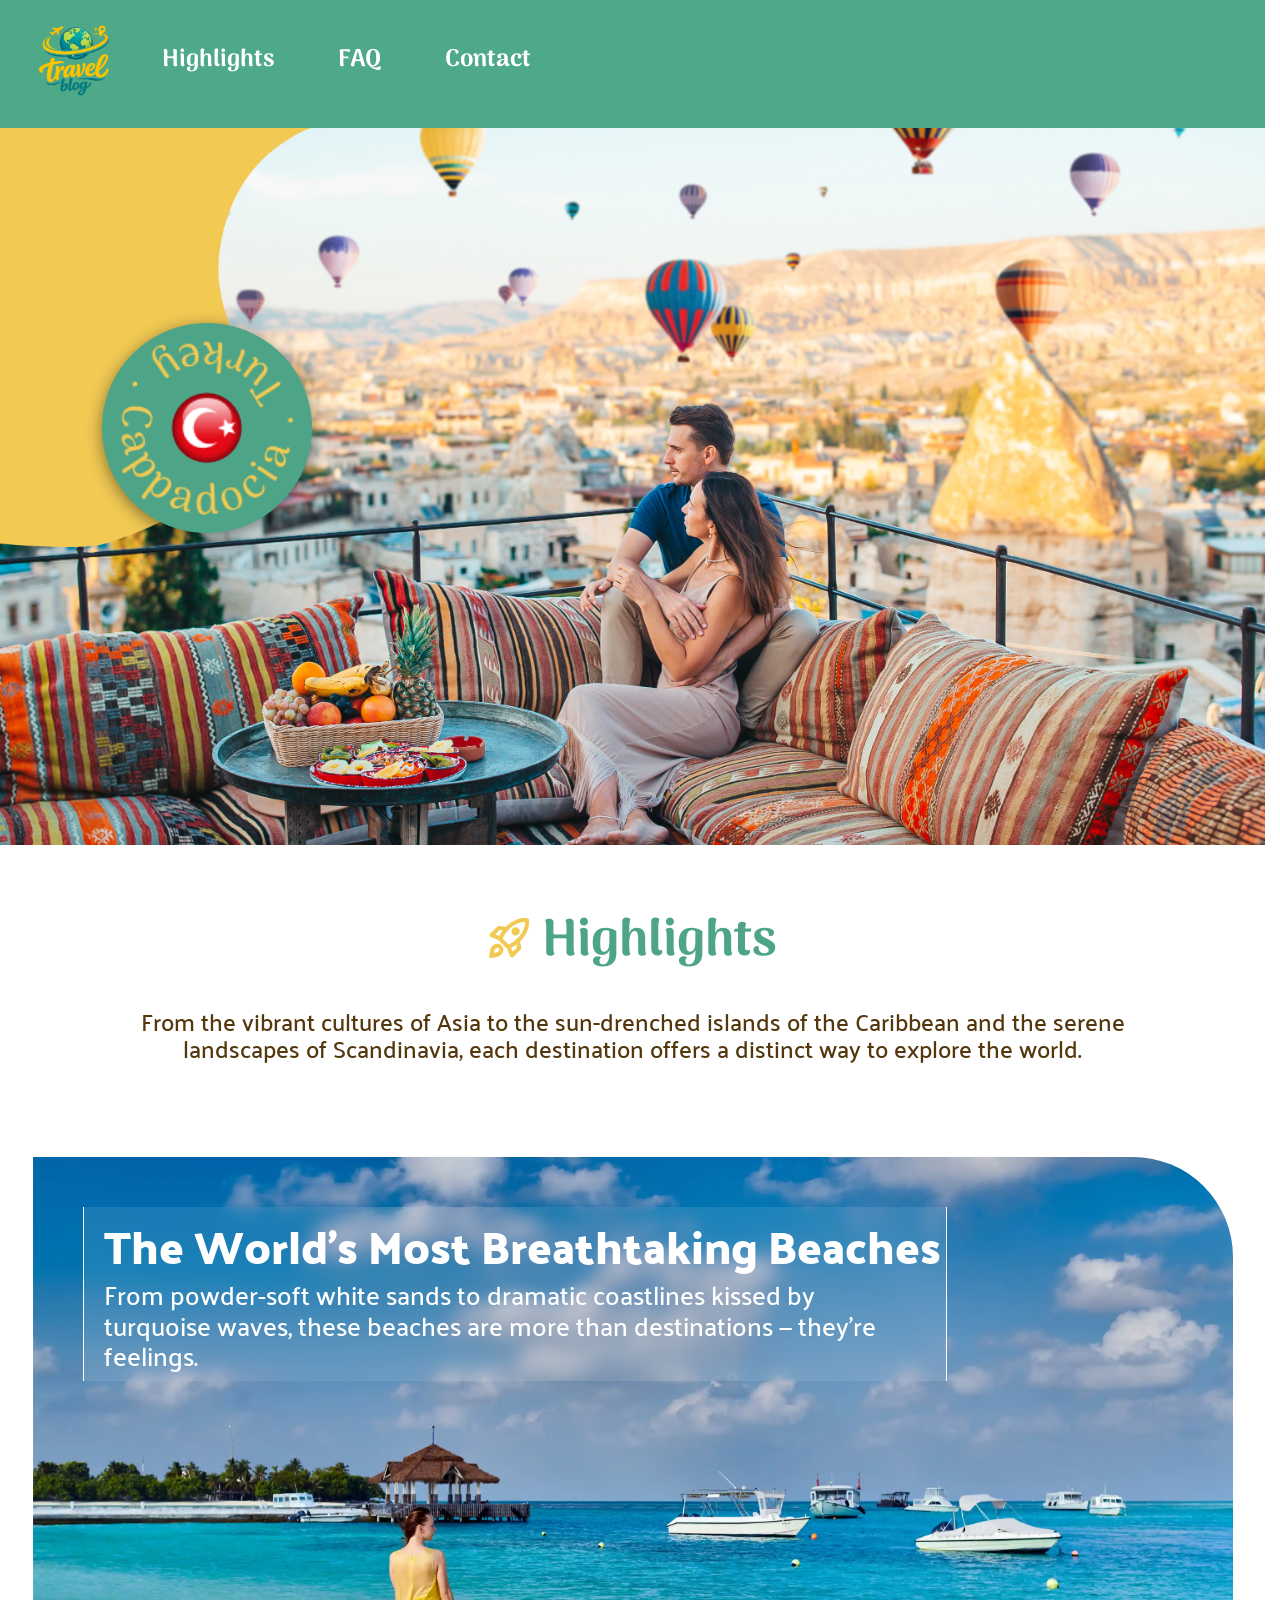
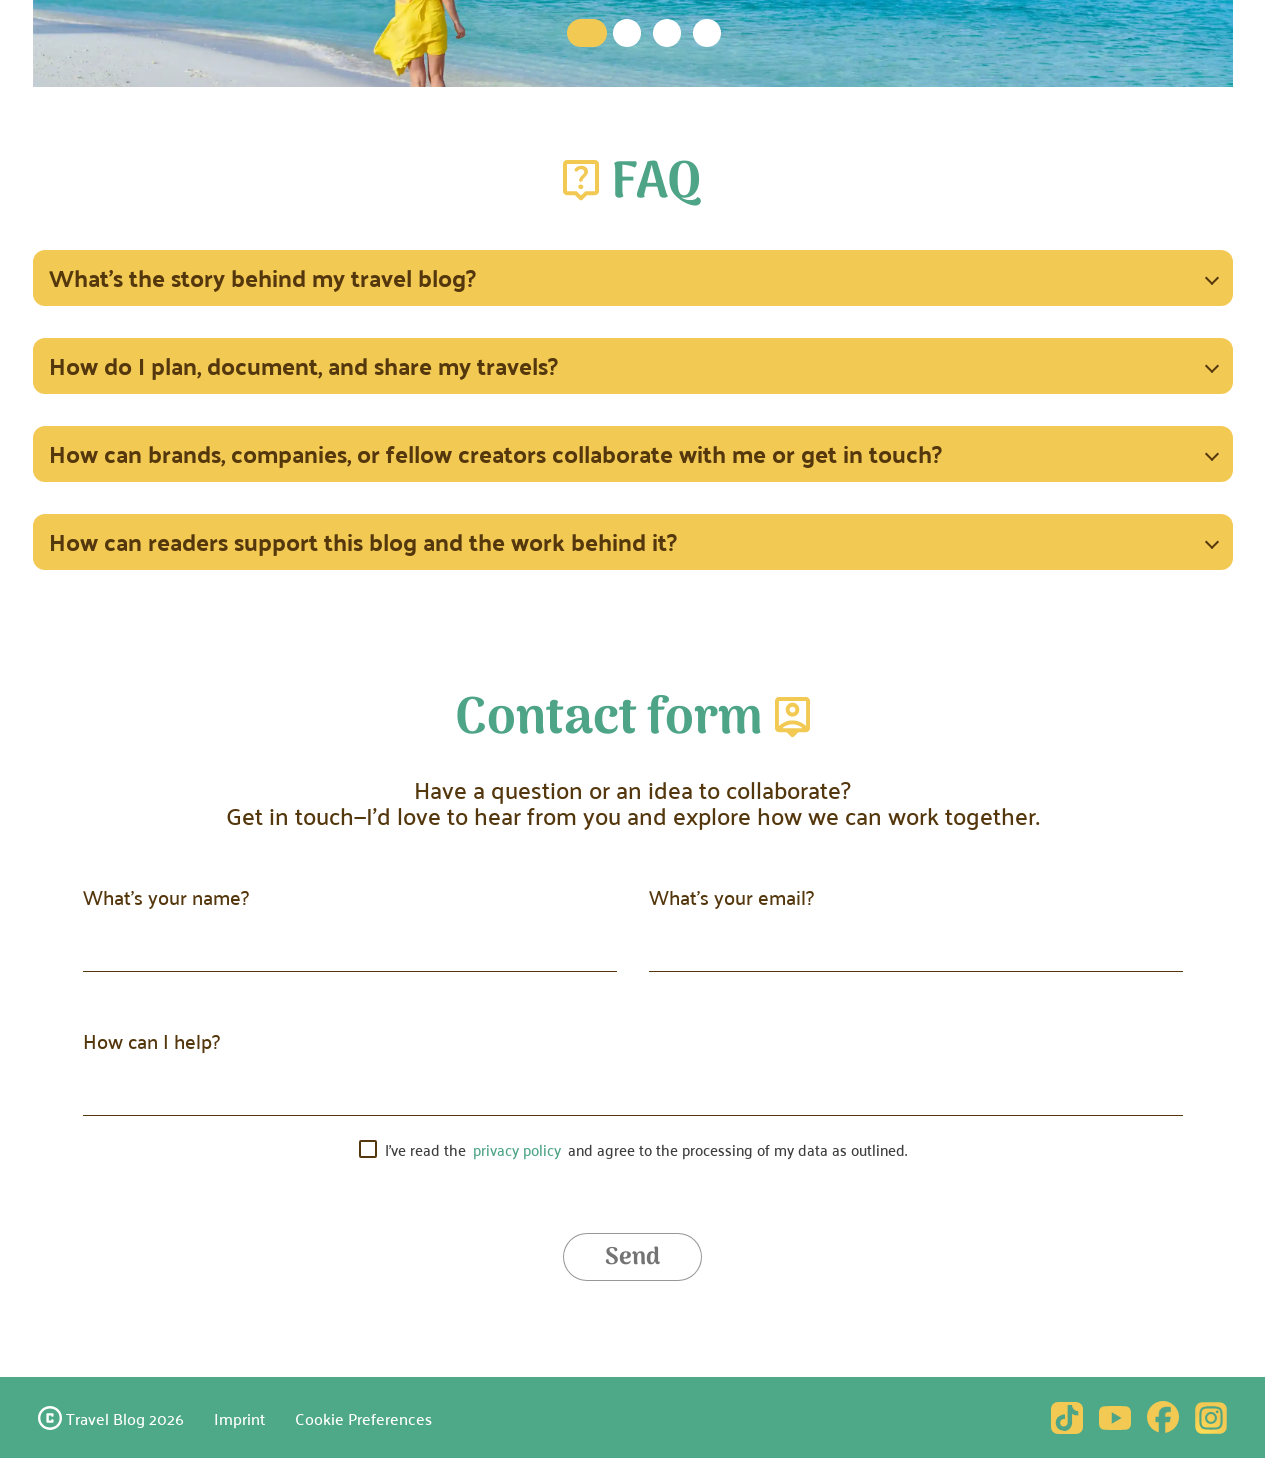
==== index.html @ 8b24d717 "Merge branch 'main' of https://github.com/hbenli67-sudo/Project-blog" ====
<!DOCTYPE html>
<html lang="de">

<head>
  <meta charset="UTF-8">
  <meta name="viewport" content="width=device-width, initial-scale=1.0">
  <title>Travel Blog</title>
  <link rel="icon" type="image/x-icon" href="assets/icons/logo.ico">

  
  <!-- Gemeinsame Grundlagen -->
  <link rel="stylesheet" href="style.css">
  <link rel="stylesheet" href="styles/font.css">
  <link rel="stylesheet" href="imprint.css">
  <link rel="stylesheet" href="header-footer.css">

  <link rel="stylesheet" href="home-hero.css">
  <link rel="stylesheet" href="home-sliders.css">
  <link rel="stylesheet" href="home-faq-contact.css">
  <link rel="stylesheet" href="home-radiosliders.css">
</head>

<body>


  <nav class="navbar">
    <div class="navbar__inner">
      <div class="navbar__logo">
        <a href="index.html">
          <img src="assets/graphics/logo.png" alt="Travel Logo">
        </a>
      </div>
      <nav class="navbar__nav">
        <ul>
          <li class="navbar__nav-item">
            <a href="#highlights">Highlights</a>
            <img src="assets/icons/navbar-underline-highlights.png" alt="" class="navbar__nav-underline">
          </li>
          <li class="navbar__nav-item">
            <a href="#faq">FAQ</a>
            <img src="assets/icons/navbar-underline-faq.png" alt="" class="navbar__nav-underline">
          </li>
          <li class="navbar__nav-item">
            <a href="#contact">Contact</a>
            <img src="assets/icons/navbar-underline-contact.png" alt="" class="navbar__nav-underline">
          </li>
        </ul>
      </nav>
    </div>
  </nav>



  <section class="hero">



    <div class="hero_landing__images">
      <img class="landing-yellow-graphic-1" src="./assets/graphics/landing-yellow-graphic-1.svg" alt="">
      <img src="./assets/graphics/landin-yellow-graphic-2.svg" alt="">
    </div>

    <div class="hero_height">
      <img class="hero__background" src="./assets/images/landing-header-turkey.jpg" alt="">
    </div>

    <picture>
      <source media="(max-width: 1439px)" srcset="./assets/graphics/landig-yellow-graphic-Handy-3.svg">
      <img class="landing-yellow-graphic-3" src="./assets/graphics/landig-yellow-graphic-3.svg" alt="">
    </picture>

    <div class="hero__content">
      <h1 class="einblend-title-hero">Cappadocia</h1>
      <p class="erscheinen-text-hero">From sunrise balloons to <br> hidden cave dwellings,<br> every moment feels
        unreal,<br> in the best way.</p>
    </div>

    <div class="hero__badge">

      <img class="hero__badge-bg" src="./assets/graphics/ellipse-green.svg" alt="">
      <img class="hero__badge-text" src="./assets/graphics/turkey-spinning-text.png" alt="">
      <img class="hero__badge-flag" src="./assets/graphics/turkey-flag.png" alt="">
    </div>

  </section>




  <div class="highlights_heading">
    <img class="highlights_icon" src="assets/icons/highlights-yellow.svg" alt="Rocket Icon">

    <h2 class="highlights_title">Highlights</h2>
  </div>
  <div class="highlights_intro">
    <p>
      From the vibrant cultures of Asia to the sun-drenched islands of the Caribbean and the serene<br>
      landscapes of Scandinavia, each destination offers a distinct way to explore the world.
    </p>
  </div>

  <section class="slider_a" id="highlights">

    <input type="radio" id="beach" name="slider" value="one" checked>
    <label for="beach"></label>

    <input type="radio" id="river" name="slider" value="two">
    <label for="river"></label>

    <input type="radio" id="tempel" name="slider" value="three">
    <label for="tempel"></label>

    <input type="radio" id="mounten" name="slider" value="four">
    <label for="mounten"></label>

    <div class="slider_a_wrapper">
    
      <a class="slider_a_element element_one" href="article01-beaches.html">
        <div class="slider_a_element_element_one">
          <h3>
            The World’s Most Breathtaking Beaches
          </h3>
          <p>
            From powder-soft white sands to dramatic
            coastlines kissed by <br> turquoise waves,
            these beaches are more than destinations — they’re <br> feelings.
          </p>
        </div>
      </a>
      <a class="slider_a_element element_two" href="article02-scandinavia.html">
        <div class="slider_a_element_element_two">
          <h3>
            Copenhagen in 3 Days: Big <br> Experiences, Smart Spending
          </h3>
          <p>
            Discover Copenhagen, where historic charm meets modern design,
            vibrant cycling culture and waterfront living.
          </p>
        </div>
      </a>
      <a class="slider_a_element element_three" href="article03-pattaya.html">
        <div class="slider_a_element_element_three">
          <h3>
            Pattaya Pulse: <br> Food, Sun and Neon Nights
          </h3>
          <p>
            From bustling promenades to nearby islands,
            the city offers an <br> energetic and diverse escape.
            Discover Pattaya City, with vibrant <br> nightlife and rich cultural landmarks.
          </p>
        </div>
      </a>
      <div class="slider_a_element element_four">
        <div class="slider_a_element_element_four">
          <h3>
            Mountain Fuji
          </h3>
          <p>
            The most iconic mountain and an active volcano located about 100 kilometers southwest of Tokyo.
            Written with the characters for <br> “wealth” and “samurai,”
            Fuji’s name evokes a sense of strength, <br> honor, and enduring prestige.
          </p>
        </div>
      </div>

    </div>
  </section>




  <section class="faq" id="faq">
    <div class="faq__container">

      <div class="faq__heading">
        <img class="faq__icon" src="assets/icons/faq-yellow.svg" alt="FAQ Icon">

        <h2 class="faq__title">FAQ</h2>
      </div>

      <div class="faq__list">
        <div class="faq__item">
          <input class="faq__toggle" type="checkbox" id="faq-question-1">

          <label class="faq__question" for="faq-question-1">
            <span>What’s the story behind my travel blog?</span>

            <span class="faq__arrow" aria-hidden="true"></span>
          </label>

          <div class="faq__answer">
            <div class="faq__answer-inner">
              <p>
                Lorem ipsum dolor sit amet, consetetur sadipscing elitr, sed diam nonumy eirmod tempor invidunt ut
                labore et dolore magna aliquyam erat, sed diam voluptua.
                At vero eos et accusam et justo duo dolores et ea rebum. Stet clita kasd gubergren, no sea takimata
                sanctus est Lorem ipsum dolor sit amet.
              </p>
            </div>
          </div>
        </div>



        <div class="faq__item">
          <input class="faq__toggle" type="checkbox" id="faq-question-2">

          <label class="faq__question" for="faq-question-2">
            <span>How do I plan, document, and share my travels?</span>

            <span class="faq__arrow" aria-hidden="true"></span>
          </label>

          <div class="faq__answer">
            <div class="faq__answer-inner">
              <p>
                Lorem ipsum dolor sit amet, consetetur sadipscing elitr, sed diam nonumy eirmod tempor invidunt ut
                labore et dolore magna aliquyam erat, sed diam voluptua.
                At vero eos et accusam et justo duo dolores et ea rebum. Stet clita kasd gubergren, no sea takimata
                sanctus est Lorem ipsum dolor sit amet.
              </p>
            </div>
          </div>
        </div>




        <div class="faq__item">
          <input class="faq__toggle" type="checkbox" id="faq-question-3">

          <label class="faq__question" for="faq-question-3">
            <span>How can brands, companies, or fellow creators collaborate with me or get in touch?</span>

            <span class="faq__arrow" aria-hidden="true"></span>
          </label>

          <div class="faq__answer">
            <div class="faq__answer-inner">
              <p>
                Lorem ipsum dolor sit amet, consetetur sadipscing elitr, sed diam nonumy eirmod tempor invidunt ut
                labore et dolore magna aliquyam erat, sed diam voluptua.
                At vero eos et accusam et justo duo dolores et ea rebum. Stet clita kasd gubergren, no sea takimata
                sanctus est Lorem ipsum dolor sit amet.
              </p>
            </div>
          </div>
        </div>




        <div class="faq__item">
          <input class="faq__toggle" type="checkbox" id="faq-question-4">

          <label class="faq__question" for="faq-question-4">
            <span>How can readers support this blog and the work behind it?</span>

            <span class="faq__arrow" aria-hidden="true"></span>
          </label>

          <div class="faq__answer">
            <div class="faq__answer-inner">
              <p>
                Lorem ipsum dolor sit amet, consetetur sadipscing elitr, sed diam nonumy eirmod tempor invidunt ut
                labore et dolore magna aliquyam erat, sed diam voluptua.
                At vero eos et accusam et justo duo dolores et ea rebum. Stet clita kasd gubergren, no sea takimata
                sanctus est Lorem ipsum dolor sit amet.
              </p>
            </div>
          </div>
        </div>

      </div>

    </div>
  </section>



  <section class="contact" id="contact">
    <div class="contact__container">

      <div class="contact__heading">
        <h2 class="contact__title">Contact form</h2>

        <img class="contact__icon" src="assets/icons/contact-yellow.svg" alt="Contact Form Icon">
      </div>

      <div class="contact__intro">
        <p>
          Have a question or an idea to collaborate?
        </p>
        <p>
          Get in touch—I’d love to hear from you and explore how we can work together.
        </p>
      </div>

      <form class="contact__form">

        <div class="contact__row">

          <div class="contact__field">
            <label class="contact__label" for="contact-name">
              What’s your name?
            </label>

            <input class="contact__input" type="text" id="contact-name" name="name">
          </div>

          <div class="contact__field">
            <label class="contact__label" for="contact-email">
              What’s your email?
            </label>

            <input class="contact__input" type="email" id="contact-email" name="email">
          </div>

        </div>

        <div class="contact__field contact__field--message">
          <label class="contact__label" for="contact-message">
            How can I help?
          </label>

          <textarea class="contact__textarea" id="contact-message" name="message"></textarea>
        </div>

        <div class="contact__privacy">

          <input class="contact__checkbox" type="checkbox" id="contact-privacy" aria-label="Agree to privacy policy">

          <span class="contact__privacy-label">
            I've read the
            <a class="contact__privacy-link" href="#">privacy policy</a>
            and agree to the processing of my data as outlined.
          </span>

        </div>

        <button class="contact__button" type="button">
          Send
        </button>

      </form>
    </div>

  </section>




  <footer class="footer">
    <div class="footer_inner">

      <div class="footer_log">
        <img src="assets/icons/footer-copyright.svg" alt="Copyright" class="footer-logo">
        <span class="footer-title">Travel Blog 2026</span>
        <a class="footer-imprint" href="./imprint.html">Imprint</a>
        <span class="footer-title">Cookie Preferences</span>
      </div>

      <div class="footer_icons">

        <a href="https://www.tiktok.com" target="_blank" rel="noopener noreferrer">
          <img src="assets/icons/footer-tiktok.svg" alt="TikTok">
        </a>
        <a href="https://www.youtube.com" target="_blank" rel="noopener noreferrer">
          <img src="assets/icons/footer-youtube.svg" alt="YouTube">
        </a>
        <a href="https://www.facebook.com" target="_blank" rel="noopener noreferrer">
          <img src="assets/icons/footer-facebook.svg" alt="Facebook">
        </a>
        <a href="https://www.instagram.com" target="_blank" rel="noopener noreferrer">
          <img src="assets/icons/footer-instagram.svg" alt="Instagram">
        </a>

      </div>

    </div>

  </footer>




</body>

</html>
---- style.css ----
*{
margin: 0;
box-sizing: border-box;
}

:root {
  --color-green: #4ea487;
  --color-yellow: #f1c953;

  --color-text-brown: #54370d;
  --color-text-dark: #3d3d3d;

  --color-navbar: #F8F5EB;
  --color-white: #ffffff;
  --color-send-button-text: #737373;
  --color-send-button-border: rgb(48 48 48 / 50%);
;
}

html {
  scrollbar-gutter: stable;
}


* {
  margin: 0;
  padding: 0;
  box-sizing: border-box;
}

body {
   font-family: "Palanquin", sans-serif;
}

body {
  margin: 0;
}


body {
  margin: 0;
  padding: 0;
}



.hero {
  position: relative;
  width: 100%;
  height: 585px;
  overflow: hidden;
}
.hero_height{
height: 545px;

}
.hero__background {
  position: absolute;
  top: 0;
  right: 0;
  left: 600px;
  width: 70%;
  height: 545px;
 object-fit: cover;

  z-index: 1;
  opacity: 1;
  transform-origin: center bottom;
  animation: zoomImage 6s ease-in-out 1.1s forwards;

}

@keyframes zoomImage {
  0% {
    transform: scale(1.15);
  }

  10% {
    transform: scale(1.25);
  }
 15% {
    transform: scale(1.25);
  }
  
  20% {
    transform: scale(1.25);
  }

  100% {
    transform: scale(1.3);
  }
}


.landing-yellow-graphic-1
{
  width: 2200px;
  flex-shrink: 0;
}

.hero_landing__images {
  display: flex;
  height: 546px;
  position: relative;
  z-index: 4;
  opacity: 1;
  animation:
    yellow ease-in-out 2.5s forwards,
    hideYellowImages 0s linear 2.5s forwards;
}

@keyframes yellow {
  from {
    transform: translateX(20px);
  }

  to {
    transform: translateX(-2150px);
  }
}

@keyframes hideYellowImages {
  to {
    visibility: hidden;
  }
}

.landing-yellow-graphic-3 {
  position: absolute;
  inset: 0;
  width: 2600px;
  height: 575px;
  object-fit: contain;
  z-index: 2;
  opacity: 0;
  animation: showGraphic3 0.4s ease-in 2.1s forwards;
}

@keyframes showGraphic3 {
  from {
    opacity: 0;
    transform: translateX(-1000px);
  }

  to {
    opacity: 1;
    transform: translateX(-1300px);
  }
}



.hero__content {
  position: absolute;
  top: 50%;
  left: 50%;
  z-index: 5;
  transform: translate(-50%, -60%);
  text-align: left;
  color: white;
  animation: heroContentShift 0.6s ease-in-out 0.8s forwards;
}

@keyframes heroContentShift {
  from {
    top: 50%;
    left: 50%;
  }

  to {
    top: 48%;
    left: 25%;
  }
}

.einblend-title-hero {
  animation: 0.5s slideIn ease-out forwards;

  font-family: 'Arima';
  font-style: normal;
  font-weight: 700;
  font-size: 60px;
  line-height: 120%;
  letter-spacing: normal;
  color: #54370d;
  margin-bottom: 32px;
}

@keyframes slideIn {
  0% {
    opacity: 0;
    transform: translateY(100px);
  }

  100% {
    opacity: 1;
    transform: translateY(0);
  }
}

.erscheinen-text-hero {
  animation: fadeInEffect 1s ease-in-out forwards;

  font-family: 'Palanquin';
  font-style: normal;
  font-weight: 600;
  font-size: 28px;
  line-height: 110%;
  letter-spacing: normal;
  color: #54370d;
}

@keyframes fadeInEffect {
  0% {
    opacity: 0;
  }

  100% {
    opacity: 1;
  }
}


.hero__badge {
  position: absolute;
  left: 40%;
  top: 60%;
  width: 130px;
  height: 120px;
  z-index: 4;
  opacity: 0;
  transform: translate(-50%, -50%) scale(0.6);
  animation: heroBadgeIn 1.8s ease-out 2.4s forwards;
}

@keyframes heroBadgeIn {
  from {
    opacity: 0;
    transform: translate(-50%, -50%) scale(0.6);
  }

  to {
    opacity: 1;
    transform: translate(-50%, -50%) scale(1);
  }
}

.hero__badge-bg {
  position: absolute;
  top: 90%;
  left: 50%;

  width: 160px;
  height: 160px;
  filter: drop-shadow(0 4px 8px rgba(0, 0, 0, 0.45));
  transform: translate(-50%, -50%);
}

.hero__badge-text {
  position: absolute;
  top: 90%;
  left: 50%;
  width: 132px;
  height: 132px;
  transform: translate(-50%, -50%);
  animation: heroBadgeSpin 8s linear infinite;
}

@keyframes heroBadgeSpin {
  from {
    transform: translate(-50%, -50%) rotate(0deg);
  }

  to {
    transform: translate(-50%, -50%) rotate(360deg);
  }
}

.hero__badge-flag {
  position: absolute;
  width: 34%;
  height: 34%;
  top: 90%;
  left: 50%;
  transform: translate(-50%, -50%);
  border-radius: 50%;
}
.hero picture {
  display: contents;
}



@media (max-width: 376px) {
  .hero {
    height: 512px;
    background-color: var(--color-yellow);
  }

  .hero_landing__images {
    display: none;
  }

  .landing-yellow-graphic-3 {
    inset: 0 auto auto 0;
    width: 222px;
    height: 299px;
    opacity: 1;
    transform: none;
    animation: none;
  }

  .hero_height {
    height: 100%;
  }

  .hero__background {
    inset: 0;
    width: 100%;
    height: 100%;
    object-position: -123px center;
    transform: translateY(80px) scale(1.35);
    animation: none;
  }

  .hero__content {
    width: 1px;
    height: 1px;
    overflow: hidden;
    clip-path: inset(50%);
    animation: none;
  }

  .hero__badge {
    left: 148px;
    top: 214px;
    width: 150px;
    height: 150px;
    animation-delay: 0.3s;
  }

  .hero__badge-bg {
    top: 50%;
    width: 150px;
    height: 150px;
  }

  .hero__badge-text {
    top: 50%;
    width: 124px;
    height: 124px;
  }

  .hero__badge-flag {
    top: 50%;
  }
}


@media (min-width: 377px) and (max-width: 1439px) {
  .hero {
    height: clamp(512px, 136.5vw, 717px);
    background-color: var(--color-yellow);
  }

  .hero_landing__images {
    display: none;
  }

  .hero_height {
    height: 100%;
  }

  .landing-yellow-graphic-3 {
    inset: 0 auto auto 0;
    width: clamp(222px, 59.2vw, 311px);
    height: clamp(299px, 79.7vw, 419px);
    opacity: 1;
    transform: none;
    animation: none;
  }

  .hero__background {
    inset: 0;
    width: 100%;
    height: 100%;
    object-position: 31% center;
    transform: translateY(15.6%) scale(1.35);
    animation: none;
  }

  .hero__content {
    width: 1px;
    height: 1px;
    overflow: hidden;
    clip-path: inset(50%);
    animation: none;
  }

  .hero__badge {
    left: clamp(148px, 39.5vw, 207px);
    top: clamp(214px, 57.1vw, 300px);
    width: clamp(150px, 40vw, 210px);
    height: clamp(150px, 40vw, 210px);
    animation-delay: 0.3s;
  }

  .hero__badge-bg {
    top: 50%;
    width: clamp(150px, 40vw, 210px);
    height: clamp(150px, 40vw, 210px);
  }

  .hero__badge-text {
    top: 50%;
    width: clamp(124px, 33.1vw, 174px);
    height: clamp(124px, 33.1vw, 174px);
  }

  .hero__badge-flag {
    top: 50%;
  }
}
---- styles/font.css ----
@font-face {
  font-display: swap;
  font-family: 'Palanquin Dark';
  font-style: normal;
  font-weight: 400;
  src: url('../assets/fonts/palanquin-dark-v17-latin-regular.woff2') format('woff2');
}

/* palanquin-500 - latin */
@font-face {
  font-display: swap; /* Check https://developer.mozilla.org/en-US/docs/Web/CSS/@font-face/font-display for other options. */
  font-family: 'Palanquin';
  font-style: normal;
  font-weight: 500;
  src: url('../assets/fonts/palanquin-v17-latin-500.woff2') format('woff2'); /* Chrome 36+, Opera 23+, Firefox 39+, Safari 12+, iOS 10+ */
}

/* palanquin-dark-600 - latin */
@font-face {
  font-display: swap;
  font-family: 'Palanquin Dark';
  font-style: normal;
  font-weight: 600;
  src: url('../assets/fonts/palanquin-dark-v17-latin-600.woff2') format('woff2');
}

/* palanquin-700 - latin */
@font-face {
  font-display: swap;
  font-family: 'Palanquin';
  font-style: normal;
  font-weight: 700;
  src: url('../assets/fonts/palanquin-v17-latin-700.woff2') format('woff2');
}


@font-face {
  font-display: swap;
  font-family: 'Arima';
  font-style: normal;
  font-weight: 400;
  src: url('../assets/fonts/arima-v7-latin-regular.woff2') format('woff2');
}
@font-face {
  font-display: swap;
  font-family: 'Arima';
  font-style: normal;
  font-weight: 500;
  src: url('../assets/fonts/arima-v7-latin-500.woff2') format('woff2');
}
@font-face {
  font-display: swap;
  font-family: 'Arima';
  font-style: normal;
  font-weight: 600;
  src: url('../assets/fonts/arima-v7-latin-600.woff2') format('woff2');
}
@font-face {
  font-display: swap;
  font-family: 'Arima';
  font-style: normal;
  font-weight: 700;
  src: url('../assets/fonts/arima-v7-latin-700.woff2') format('woff2');
}
---- imprint.css ----
.impresum_container {
  font-family: "Arima";
  max-width: 800px;
  margin: 3.3% auto;
}

h1 {
  font-family: "Arima";
}

.footer-imprint {
  color: #ffffff;
  text-decoration: none;
  font-family: 'palanquin regular', sans-serif;
  margin-left: 40px;
}
---- header-footer.css ----
header {
 width: 1440px;
  max-width: 100%;
  height: 100%;
  margin: 0 auto;
  display: flex;
  align-items: flex-start;
  justify-content: space-between;
  gap: 64px;
  padding: 88px 40px;
}

.article-header__content {
  flex: 1;
  min-width: 0;
  display: flex;
  flex-direction: column;
  gap: 16px;
}

.article-header__eyebrow {
  color: #4ea487;
  font-family: 'Arima', sans-serif;
  font-weight: 600;
  font-size: 40px;
  line-height: 120%;
}

.article-header__title {
  color: #f1c953;
  font-family: 'Arima', sans-serif;
  font-weight: 700;
  font-size: 64px;
  line-height: 120%;
  white-space: nowrap;
}

.article-header__description {
  color: #54370d;
  font-family: 'Palanquin', sans-serif;
  font-weight: 400;
  font-size: 28px;
  line-height: 140%;
  white-space: nowrap;
}

.article-header__meta {
  padding: 0;
  display: flex;
  flex-wrap: nowrap;
  align-items: center;
  justify-content: flex-start;
  gap: 32px;
  margin-top: 8px;
  list-style: none;
  text-align: left;
}

.article-header__meta-item {
  display: flex;
  align-items: center;
  gap: 8px;
  color: #54370d;
  font-family: 'Palanquin', sans-serif;
  font-size: 16px;
}

.article-header__meta-item img {
  width: 16px;
  height: 18px;
}

.article-header__author {
  flex-shrink: 0;
  width: 280px;
  padding: 24px;
  background-color: #e4f2ec;
  border-radius: 24px;
  text-align: center;
  margin-right: 100px;
}

.article-header__author-photo {
  width: 96px;
  height: 96px;
  border-radius: 50%;
  object-fit: cover;
}

.article-header__author-name {
  margin-top: 12px;
  color: #54370d;
  font-family: 'Arima', sans-serif;
  font-weight: 700;
  font-size: 18px;
}

.article-header__author-role {
  color: #54370d;
  font-family: 'Arima', sans-serif;
  font-weight: 400;
  font-size: 18px;
}

.article-header__author-bio {
  margin-top: 12px;
  color: #54370d;
  font-family: 'Palanquin', sans-serif;
  font-weight: 400;
  font-size: 16px;
  line-height: 150%;
  text-align: left;
}

.navbar {
  background-color: #4ea988;
  height: 128px;
}

.navbar__inner {
  width: 1440px;
  max-width: 100%;
  height: 100%;
  margin: 0 auto;
  display: flex;
  align-items: center;
  gap: 100px;
  padding: 0 40px;
}

.navbar__logo img {
  width: 72px;
  height: 72px;
}

.navbar__nav ul {
  margin: 0;
  padding: 0;
  list-style: none;
  display: flex;
  gap: 72px;
}

.navbar__nav a {
  display: inline-block;
  color: #ffffff;
  text-decoration: none;
  font-family: 'Arima', sans-serif;
  font-weight: 700;
  font-style: normal;
  font-size: 24px;
  padding-bottom: 10px;
}

.navbar__nav a:hover,
.navbar__nav a:visited {
  text-decoration: none;
  outline: none;

}

.navbar__nav a:active,
.navbar__nav a:visited {
  color: #F1C953;
}

.navbar__nav-item {
  position: relative;
  transition: transform 0.2s ease;
}

.navbar__nav-item:nth-child(1):hover {
  transform: translate(2px, 0);
}

.navbar__nav-item:nth-child(2):hover {
  transform: translate(2px, 2px);
}

.navbar__nav-item:nth-child(3):hover {
  transform: translate(2px, -2px);
}

.navbar__nav-underline {
  position: absolute;
  left: -5%;
  bottom: 15px;
  width: 115%;
  opacity: 0;
  pointer-events: none;
  transition: opacity 0.7s ease;
}

.navbar__nav-item a:hover ~ .navbar__nav-underline,
.navbar__nav-item a:visited ~ .navbar__nav-underline {
  opacity: 1;
}

.footer {
  width: 100%;
  height: 128px;
  background-color: #4ea988;
  color: #ffffff;
  font-family: "Palanquin", sans-serif;
}

.footer_inner {
  width: 100%;
  max-width: 1440px;
  height: 100%;
  margin: 0 auto;
  padding: 0 40px;
  box-sizing: border-box;

  display: flex;
  align-items: center;
  justify-content: space-between;
}

.footer_log {
  display: flex;
  align-items: center;
  gap: 4px;
}

.footer-title + .footer-title,
.footer-title + .footer-imprint,
.footer-imprint + .footer-title {
  margin-left: 71px;
}

.footer-imprint {
  color: #ffffff;
  text-decoration: none;
  
  font-family: inherit;
}

.footer-logo {
  width: 24px;
  height: 24px;
}

.footer_icons {
  display: flex;
  align-items: center;
  gap: 16px;
}

.footer_icons img {
  display: block;
  width: 32px;
  height: 32px;
}

.footer a {
  text-decoration: none;
  color: #ffffff;
}

.footer a:hover {
  text-decoration: underline;
  text-underline-offset: 4px;
  color: #F1C953;
}


@media (max-width: 376px) {
  .navbar__nav {
    display: none;
  }

  .navbar__inner {
    justify-content: center;
    gap: 0;
  }
}


@media (max-width: 376px) {
  .footer {
    height: auto;
    padding: 24px 0;
  }

  .footer_inner {
    flex-direction: row;
    align-items: flex-end;
    justify-content: space-between;
    gap: 16px;
    padding: 0 16px;
  }

  .footer_log {
    display: grid;
    grid-template-columns: auto auto;
    justify-content: start;
    align-items: center;
    gap: 4px 8px;
  }

  .footer-imprint {
    grid-row: 1;
    grid-column: 1 / -1;
  }

  .footer_log > :nth-child(4) {
    grid-row: 2;
    grid-column: 1 / -1;
  }

  .footer-logo {
    grid-row: 3;
    grid-column: 1;
  }

  .footer_log > :nth-child(2) {
    grid-row: 3;
    grid-column: 2;
  }

  .footer-title,
  .footer-imprint {
    font-size: 16px;
  }

  .footer-title + .footer-title,
  .footer-title + .footer-imprint,
  .footer-imprint + .footer-title {
    margin-left: 0;
  }

  .footer_icons img {
    width: 24px;
    height: 24px;
  }
}


@media (max-width: 376px) {
  .article-header {
    flex-direction: column;
    gap: 32px;
    padding: 40px 16px 0;
  }

  .article-header__eyebrow {
    font-family: 'Palanquin', sans-serif;
    font-weight: 600;
    font-size: 20px;
    line-height: 120%;
    letter-spacing: normal;
  }

  .article-header__title {
    font-family: 'Arima', sans-serif;
    font-weight: 700;
    font-size: 40px;
    line-height: 100%;
    letter-spacing: normal;
    white-space: normal;
  }

  .article-header__description {
    font-family: 'Palanquin', sans-serif;
    font-weight: 400;
    font-size: 18px;
    line-height: 120%;
    letter-spacing: normal;
    white-space: normal;
  }

  .article-header br {
    display: none;
  }

  .article-header__meta {
    flex-wrap: wrap;
    gap: 12px 20px;
  }

  .article-header__meta-item {
    font-size: 16px;
  }

  .article-header__meta-item img {
    opacity: 1;
  }

  .article-header__meta-item:nth-child(1) img,
  .article-header__meta-item:nth-child(4) img {
    width: 16px;
    height: 18px;
  }

  .article-header__meta-item:nth-child(2) img {
    width: 20px;
    height: 7px;
  }

  .article-header__meta-item:nth-child(3) img {
    width: 20px;
    height: 14px;
  }

  .article-header__author {
    width: 100%;
    margin-right: 0;
  }

  .article-header__author-bio {
    font-family: 'Palanquin', sans-serif;
    font-weight: 400;
    font-size: 16px;
    line-height: 120%;
    letter-spacing: normal;
    text-align: center;
  }
}


@media (min-width: 377px) and (max-width: 1439px) {
  .article-header {
    flex-wrap: wrap;
    gap: 32px;
    padding: 48px 24px;
  }

  .article-header__content {
    flex: 1 1 340px;
  }

  .article-header__title {
    white-space: normal;
    font-size: clamp(32px, 5vw, 64px);
  }

  .article-header__description {
    white-space: normal;
    font-size: clamp(18px, 2.2vw, 28px);
  }

  .article-header__eyebrow {
    font-size: clamp(22px, 3vw, 40px);
  }

  .article-header__meta {
    flex-wrap: wrap;
    gap: 12px 24px;
  }

  .article-header__author {
    flex: 1 1 280px;
    max-width: 100%;
    margin-right: 0;
  }
}


@media (min-width: 377px) and (max-width: 1439px) {
  .navbar__inner {
    gap: clamp(16px, 4vw, 100px);
    padding: 0 clamp(16px, 3vw, 40px);
  }

  .navbar__logo img {
    width: clamp(48px, 6vw, 72px);
    height: auto;
  }

  .navbar__nav ul {
    gap: clamp(16px, 5vw, 72px);
  }

  .navbar__nav a {
    font-size: clamp(16px, 2vw, 24px);
  }


  .footer {
    height: auto;
    padding: 24px 0;
  }

  .footer_inner {
    flex-wrap: wrap;
    gap: 16px;
    padding: 0 clamp(16px, 3vw, 40px);
  }

  .footer_log {
    flex-wrap: wrap;
  }

  .footer-title + .footer-title,
  .footer-title + .footer-imprint,
  .footer-imprint + .footer-title {
    margin-left: clamp(8px, 2vw, 71px);
  }

  .footer-title,
  .footer-imprint {
    font-size: clamp(12px, 1.5vw, 16px);
  }

  .footer_icons {
    gap: clamp(8px, 1.5vw, 16px);
  }

  .footer_icons img {
    width: clamp(20px, 2.5vw, 32px);
    height: auto;
  }
}
---- home-hero.css ----
.hero  {


    background-position: center;
    background-repeat: no-repeat;
    background-size: cover;
      
}

.hero__image_container {
    position: relative;

    width: 50%;
}

.hero__image_container img {
   position: absolute;
  top: 50%;
  left: 50%;
  transform: translate(-50%, -50%);
}

.hero__text_overlay {
     position: absolute;
  top: 50%;
  left: 50%;
  transform: translate(-150%, -50%);
}
---- home-faq-contact.css ----
.faq {
  padding: 96px 24px 48px;
  background-color: var(--color-white);
}

.faq__container {
  width: 100%;
  max-width: 1200px;
  margin: 0 auto;
}

.faq__heading {
  display: flex;
  align-items: flex-start;
  justify-content: center;
  gap: 12px;
  margin-bottom: 40px;
}

.faq__icon {
  display: block;
  width: auto;
  height: 41.2px;
  flex-shrink: 0;
  margin-top: 1px;
}

.faq__title {
  margin: 0;
  color: var(--color-green);
  font-family: "Arima", serif;
  font-size: 52px;
  font-weight: 700;
  line-height: 1;
}


.faq__list {
  display: grid;
  gap: 32px;
}

.faq__item {
  overflow: hidden;
  background-color: var(--color-yellow);
  border-radius: 12px;
}

.faq__toggle {
  position: absolute;
  width: 1px;
  height: 1px;
  overflow: hidden;
  opacity: 0;
  clip-path: inset(50%);
}

.faq__question {
  display: flex;
  min-height: 56px;
  align-items: center;
  justify-content: space-between;
  gap: 24px;
  padding: 12px 16px;
  color: var(--color-text-brown);
  cursor: pointer;
  font-family: "Palanquin", sans-serif;
  font-size: 24px;
  font-weight: 700;
  line-height: 120%;
}

.faq__arrow {
  width: 10px;
  height: 10px;
  flex-shrink: 0;
  border-right: 2px solid var(--color-text-brown);
  border-bottom: 2px solid var(--color-text-brown);
  transform: rotate(45deg);
  transition: transform 300ms ease;
}

.faq__answer {
  display: grid;
  width: 100%;
  grid-template-rows: 0fr;

  transition:
    grid-template-rows 450ms cubic-bezier(0.4, 0, 0.2, 1);
}

.faq__answer-inner {
  min-height: 0;
  overflow: hidden;

  opacity: 0;
  transform: translateY(-4px);

  transition:
    opacity 300ms ease-in-out,
    transform 450ms cubic-bezier(0.4, 0, 0.2, 1);
}


.faq__answer p {
  margin: 0 16px 16px;
  padding: 8px 10px;

  background-color: var(--color-white);
  border-radius: 4px;

  color: var(--color-text-dark);
  font-family: "Palanquin", sans-serif;
  font-size: 14px;
  font-weight: 500;
  line-height: 120%;
}


.faq__toggle:checked+.faq__question+.faq__answer {
  grid-template-rows: 1fr;
}

.faq__toggle:checked+.faq__question+.faq__answer {
  grid-template-rows: 1fr;
}

.faq__toggle:checked+.faq__question+.faq__answer .faq__answer-inner {
  opacity: 1;
  transform: translateY(0);

  transition:
    opacity 350ms ease-in-out 80ms,
    transform 450ms cubic-bezier(0.4, 0, 0.2, 1);
}


.faq__toggle:focus-visible+.faq__question {
  outline: 3px solid var(--color-green);
  outline-offset: 3px;
}



.contact {
  padding: 72px 24px 96px;
  background-color: var(--color-white);
}

.contact__container {
  width: 100%;
  max-width: 1100px;
  margin: 0 auto;
}

.contact__heading {
  display: flex;
  align-items: flex-start;
  justify-content: center;
  gap: 12px;
}

.contact__icon {
  display: block;
  width: auto;
  height: 41.2px;
  flex-shrink: 0;
  margin-top: 7px;
}

.contact__title {
  margin: 0 0 24px 0;
  color: var(--color-green);
  font-family: "Arima", serif;
  font-size: 52px;
  font-weight: 700;
  line-height: 120%;
}

.contact__intro {
  margin-top: 0;
  text-align: center;
  color: var(--color-text-brown);
  font-family: "Palanquin", sans-serif;
  font-size: 24px;
  font-weight: 500;
  line-height: 110%;
}

.contact__intro p {
  margin: 0;
}

.contact__form {
  width: 1100px;
  max-width: 100%;
  margin: 56px auto 0;
}

.contact__row {
  display: grid;
  grid-template-columns: 1fr 1fr;
  gap: 48px;
}

.contact__field {
  display: flex;
  flex-direction: column;
}

.contact__label {
  margin-bottom: 8px;

  color: var(--color-text-brown);
  font-family: "Palanquin", sans-serif;
  font-size: 20px;
  font-weight: 500;
  line-height: 120%;
}

.contact__input,
.contact__textarea {
  width: 100%;
  padding: 0 0 8px;

  border: 0;
  border-bottom: 1px solid var(--color-text-brown);
  background-color: transparent;
  outline: none;

  color: var(--color-green);
  caret-color: var(--color-green);

  font-family: "Palanquin", sans-serif;
  font-size: 18px;
  font-weight: 500;
  line-height: 120%;
}

.contact__input {
  height: 56px;
}

.contact__field--message {
  margin-top: 56px;
}

.contact__textarea {
  height: 56px;
  padding-top: 10px;
  resize: none;
}

.contact__privacy {
  display: flex;
  align-items: center;
  justify-content: center;
  gap: 8px;
  margin-top: 24px;
}


.contact__privacy-link {
  display: inline-block;
  margin: 0 3px;

  color: var(--color-green);
  font-weight: 400;
  text-decoration: none;

  transition: text-shadow 150ms ease;
}

.contact__privacy-link:hover {
  text-shadow:
    0.4px 0 currentColor,
    -0.4px 0 currentColor;
}

.contact__checkbox {
  position: relative;

  width: 18px;
  height: 18px;
  flex-shrink: 0;
  margin: 0;

  appearance: none;

  border: 2px solid var(--color-text-brown);
  border-radius: 2px;
  background-color: var(--color-white);

  cursor: pointer;

  transition:
    background-color 200ms ease,
    border-color 200ms ease;
}

.contact__checkbox:hover {
  background-color: var(--color-yellow);
}

.contact__checkbox:checked {
  border-color: var(--color-green);
  background-color: var(--color-green);
}

.contact__checkbox::after {
  position: absolute;
  top: 1px;
  left: 5px;

  width: 4px;
  height: 9px;

  border-right: 2px solid var(--color-yellow);
  border-bottom: 2px solid var(--color-yellow);

  content: "";

  opacity: 0;
  transform: rotate(45deg) scale(0.7);

  transition:
    opacity 150ms ease,
    transform 150ms ease;
}

.contact__checkbox:checked::after {
  opacity: 1;
  transform: rotate(45deg) scale(1);
}

.contact__privacy-label {
  color: var(--color-text-dark);
  font-family: "Palanquin", sans-serif;
  font-size: 15px;
  font-weight: 400;
  line-height: 120%;
  cursor: default;
}

.contact__button {
  display: block;
  width: 139px;
  height: 48px;
  margin: 75px auto 0;
  padding: 0 24px;
  gap: 10px;

  border: 1px solid var(--color-send-button-border);
  border-radius: 40px;
  background-color: var(--color-white);

  color: var(--color-send-button-text);
  font-family: "Arima", serif;
  font-size: 24px;
  font-weight: 700;
  letter-spacing: 5%;

  cursor: default;
}


@media (max-width: 376px) {
  .faq__title {
    font-family: 'Arima', serif;
    font-weight: 700;
    font-style: normal;
    font-size: 40px;
    line-height: 1.2;
    letter-spacing: normal;
    text-align: center;
  }

  .faq__icon {
    width: 30px;
    height: 34.33px;
    margin-top: 3.33px;
    opacity: 1;
    transform: none;
  }

  .faq__question {
    font-size: 18px;
  }
}


@media (max-width: 376px) {
  .contact__title {
    font-size: 40px;
  }

  .contact__icon {
    order: -1;
    width: 30px;
    height: 34.29px;
    margin-top: 3.33px;
    opacity: 1;
    transform: none;
  }

  .contact__intro {
    display: none;
  }

  .contact__row {
    grid-template-columns: 1fr;
  }
}


@media (max-width: 376px) {
  .faq {
    padding-top: 32px;
    padding-bottom: 0;
  }

  .contact {
    padding-top: 32px;
    padding-bottom: 32px;
  }
}


@media (min-width: 377px) and (max-width: 1439px) {
  .faq,
  .contact {
    padding-left: 24px;
    padding-right: 24px;
  }

  .faq__title,
  .contact__title {
    font-size: clamp(34px, 4vw, 52px);
  }

  .faq__question {
    font-size: clamp(18px, 2vw, 24px);
  }

  .contact__intro {
    font-size: clamp(18px, 2vw, 24px);
  }

  .contact__row {
    grid-template-columns: repeat(auto-fit, minmax(min(100%, 260px), 1fr));
    gap: 32px;
  }
}
---- home-radiosliders.css ----
* {
  box-sizing: border-box;
  margin: 0;
}



.highlights_heading {
  display: flex;
  align-items: flex-start;
  justify-content: center;
  gap: 12px;
  margin: 72px 0px 40px 0px;
}

.highlights_title {
  margin: 0;
  color: var(--color-green);
  font-family: "Arima", serif;
  font-size: 52px;
  font-weight: 700;
  line-height: 1;
}

.highlights_icon {
  display: block;
  width: auto;
  height: 41.2px;
  flex-shrink: 0;
  margin-top: 1px;
}

.highlights_intro {
  margin-top: 0;
  text-align: center;
  color: var(--color-text-brown);
  font-family: "Palanquin", sans-serif;
  font-size: 24px;
  font-weight: 500;
  line-height: 110%;
  margin: 0px 00px 72px 0px;
}

.highlights_intro > p {
  font-family: "Palanquin";
  font-weight: 500;
  font-size: 24px;
  line-height: 110%; 
  color: var(--color-text-brown);
}



.slider_a {
  position: relative;
  top: 24px;
  width: 1200px;
  max-width: 100%;
  height: 530px;
  margin: 0px auto;

  display: flex;
  justify-content: center;
  align-items: flex-end;

  overflow: hidden;
}

.slider_a input {
  width: 5%;
  height: 5%;
  z-index: 2;
}


[type="radio"] {
  display: none;
}

[type="radio"] + label {
  position: relative;
  display: block;
  width: 40px;
  height: 28px;
}

.beach {
  opacity: 0;
}

.river {
  opacity: 0;
}

.tempel {
  opacity: 0;
}

.mounten {
  opacity: 0;
}

[type="radio"] + label::before {
  content: "";
  position: absolute;
  left: 0;
  top: -40px;
  width: 28px;
  height: 28px;
  background-image: url(./assets/icons/Ellipse_radiobutten_off.png);
  background-position: center;
  background-repeat: no-repeat;
  border-radius: 100%;
  z-index: 2;

  padding: 0px 0px 0px 40px;
}

[type="radio"]:checked + label::before {
  content: "";
  position: absolute;
  left: 0;
  top: -40px;
  width: 28px;
  height: 28px;
  background-image: url(./assets/icons/radiobutten_on.png);
  background-position: center;
  background-repeat: no-repeat;

  border-radius: 0;
  padding: 0px 0px 0px 40px;
}


.slider_a_wrapper {
  z-index: 1;

  width: 400%;
  height: 100%;

  position: absolute;
  display: flex;
  top: 0;
  left: 0;
}




.slider_a_element {
  display: block;
  text-decoration: none;
  width: calc(100% / 4);
  height: 100%;
}

.element_one {
  background-color: aquamarine;
  background-size: cover;
  background-position: center;
  background-image: url("./assets/images/carousel01-02-beach5.png");

  border-top-right-radius: 100px;
}

.slider_a_element_element_one {
  display: block;
  width: 72%;
  color: white;
  text-decoration: none;
  background-color: rgba(255, 255, 255, 0.1);
  backdrop-filter: blur(8px);

  border-color: white;
  border-left: 1px solid;
  border-right: 1px solid;

  margin: 50px 0px 0px 50px;
}

.slider_a_element_element_one > h3 {
  font-family: "Palanquin Dark";
  line-height: 1.05;
  font-size: 48px;
  color: white;

  padding: 15px 0px 10px 20px;
}

.slider_a_element_element_one > p {
  font-family: "Palanquin";
  line-height: 1.2;
  font-size: 28px;

  padding: 0px 0px 10px 20px;
}

.element_two {
  border-top-right-radius: 100px;
  background-color: brown;
  background-size: cover;
  background-position: center;
  background-image: url("./assets/images/carousel01-article02-video-copenhagen.png");
}

.slider_a_element_element_two {
  display: block;
  width: 75%;
  color: white;
  text-decoration: none;
  background-color: rgba(255, 255, 255, 0.1);
  backdrop-filter: blur(8px);

  border-color: white;
  border-left: 1px solid;
  border-right: 1px solid;

  margin: 50px 0px 0px 50px;
}

.slider_a_element_element_two > h3 {
  font-family: "Palanquin Dark";
  line-height: 1.05;
  font-size: 48px;
  color: white;

  padding: 15px 0px 10px 20px;
}

.slider_a_element_element_two > p {
  font-family: "Palanquin";
  line-height: 1.2;
  font-size: 28px;

  padding: 0px 0px 10px 20px;
}

.element_three {
  border-top-right-radius: 100px;
  background-color: goldenrod;
  background-size: cover;
  background-position: center;
  background-image: url("./assets/images/carousel01-pattaya.png");
}

.slider_a_element_element_three {
  display: block;
  width: 75%;
  color: white;
  text-decoration: none;
  background-color: rgba(255, 255, 255, 0.1);
  backdrop-filter: blur(8px);

  border-color: white;
  border-left: 1px solid;
  border-right: 1px solid;

  margin: 50px 0px 0px 50px;
}

.slider_a_element_element_three > h3 {
  font-family: "Palanquin Dark";
  line-height: 1.05;
  font-size: 48px;
  color: white;

  padding: 15px 0px 10px 20px;
}

.slider_a_element_element_three > p {
  font-family: "Palanquin";
  line-height: 1.2;
  font-size: 28px;

  padding: 0px 0px 10px 20px;
}

.element_four {
  border-top-right-radius: 100px;
  background-color: rgb(54, 32, 218);
  background-size: cover;
  background-position: center;
  background-image: url("./assets/images/carousel01-fuji.png");
}

.slider_a_element_element_four {
  width: 75%;
  color: white;
  background-color: rgba(255, 255, 255, 0.1);
  backdrop-filter: blur(8px);

  border-color: white;
  border-left: 1px solid;
  border-right: 1px solid;

  margin: 50px 0px 0px 50px;
}

.slider_a_element_element_four > h3 {
  font-family: "Palanquin Dark";
  line-height: 1.05;
  font-size: 48px;
  color: white;

  padding: 15px 0px 10px 20px;
}

.slider_a_element_element_four > p {
  font-family: "Palanquin";
  line-height: 1.2;
  font-size: 28px;

  padding: 0px 0px 10px 20px;
}

.slider_a input[value="one"]:checked ~ .slider_a_wrapper {
  transform: translateX(0);
}

.slider_a input[value="two"]:checked ~ .slider_a_wrapper {
  transform: translateX(calc(-100% / 4));
}

.slider_a input[value="three"]:checked ~ .slider_a_wrapper {
  transform: translateX(calc(-200% / 4));
}

.slider_a input[value="four"]:checked ~ .slider_a_wrapper {
  transform: translateX(calc(-300% / 4));
}


@media (max-width: 376px) {
  .highlights_title {
    font-size: 40px;
  }


  .highlights_icon {
    width: 32.59px;
    height: 32.59px;
    margin-top: 4.24px;
    opacity: 1;
    transform: none;
  }

  
  .highlights_intro {
    display: none;
  }


  .highlights_heading {
    margin-top: 32px;
    margin-bottom: 32px;
  }

  .slider_a {
    top: 0;
  }

  .slider_a_element_element_one,
  .slider_a_element_element_two,
  .slider_a_element_element_three,
  .slider_a_element_element_four {
    display: flex;
    flex-direction: column;
    gap: 8px;
    width: 307px;
    min-height: 190px;
    margin: 93px 0 0 14px;
    padding: 16px;
    opacity: 1;
    transform: none;
  }

  .slider_a_element_element_one > h3,
  .slider_a_element_element_two > h3,
  .slider_a_element_element_three > h3,
  .slider_a_element_element_four > h3 {
    font-size: 28px;
    padding: 0;
    flex-shrink: 0;
  }

  .slider_a_element_element_one > p,
  .slider_a_element_element_two > p,
  .slider_a_element_element_three > p,
  .slider_a_element_element_four > p {
    font-family: 'Palanquin', sans-serif;
    font-weight: 400;
    font-style: normal;
    font-size: 20px;
    line-height: 1.1;
    letter-spacing: normal;
    padding: 0;
    flex: 1 1 auto;
    min-height: 0;
    display: -webkit-box;
    -webkit-box-orient: vertical;
    -webkit-line-clamp: 3;
    line-clamp: 3;
    overflow: hidden;
  }

 
  .slider_a br {
    display: none;
  }
}


@media (min-width: 377px) and (max-width: 1439px) {
  .highlights_title {
    font-size: clamp(34px, 4vw, 52px);
  }

  .highlights_intro {
    font-size: clamp(16px, 2vw, 24px);
  }

  .slider_a_element_element_one > h3,
  .slider_a_element_element_two > h3,
  .slider_a_element_element_three > h3,
  .slider_a_element_element_four > h3 {
    font-size: clamp(24px, 3.5vw, 48px);
  }

  .slider_a_element_element_one > p,
  .slider_a_element_element_two > p,
  .slider_a_element_element_three > p,
  .slider_a_element_element_four > p {
    font-size: clamp(16px, 2vw, 28px);
  }
}
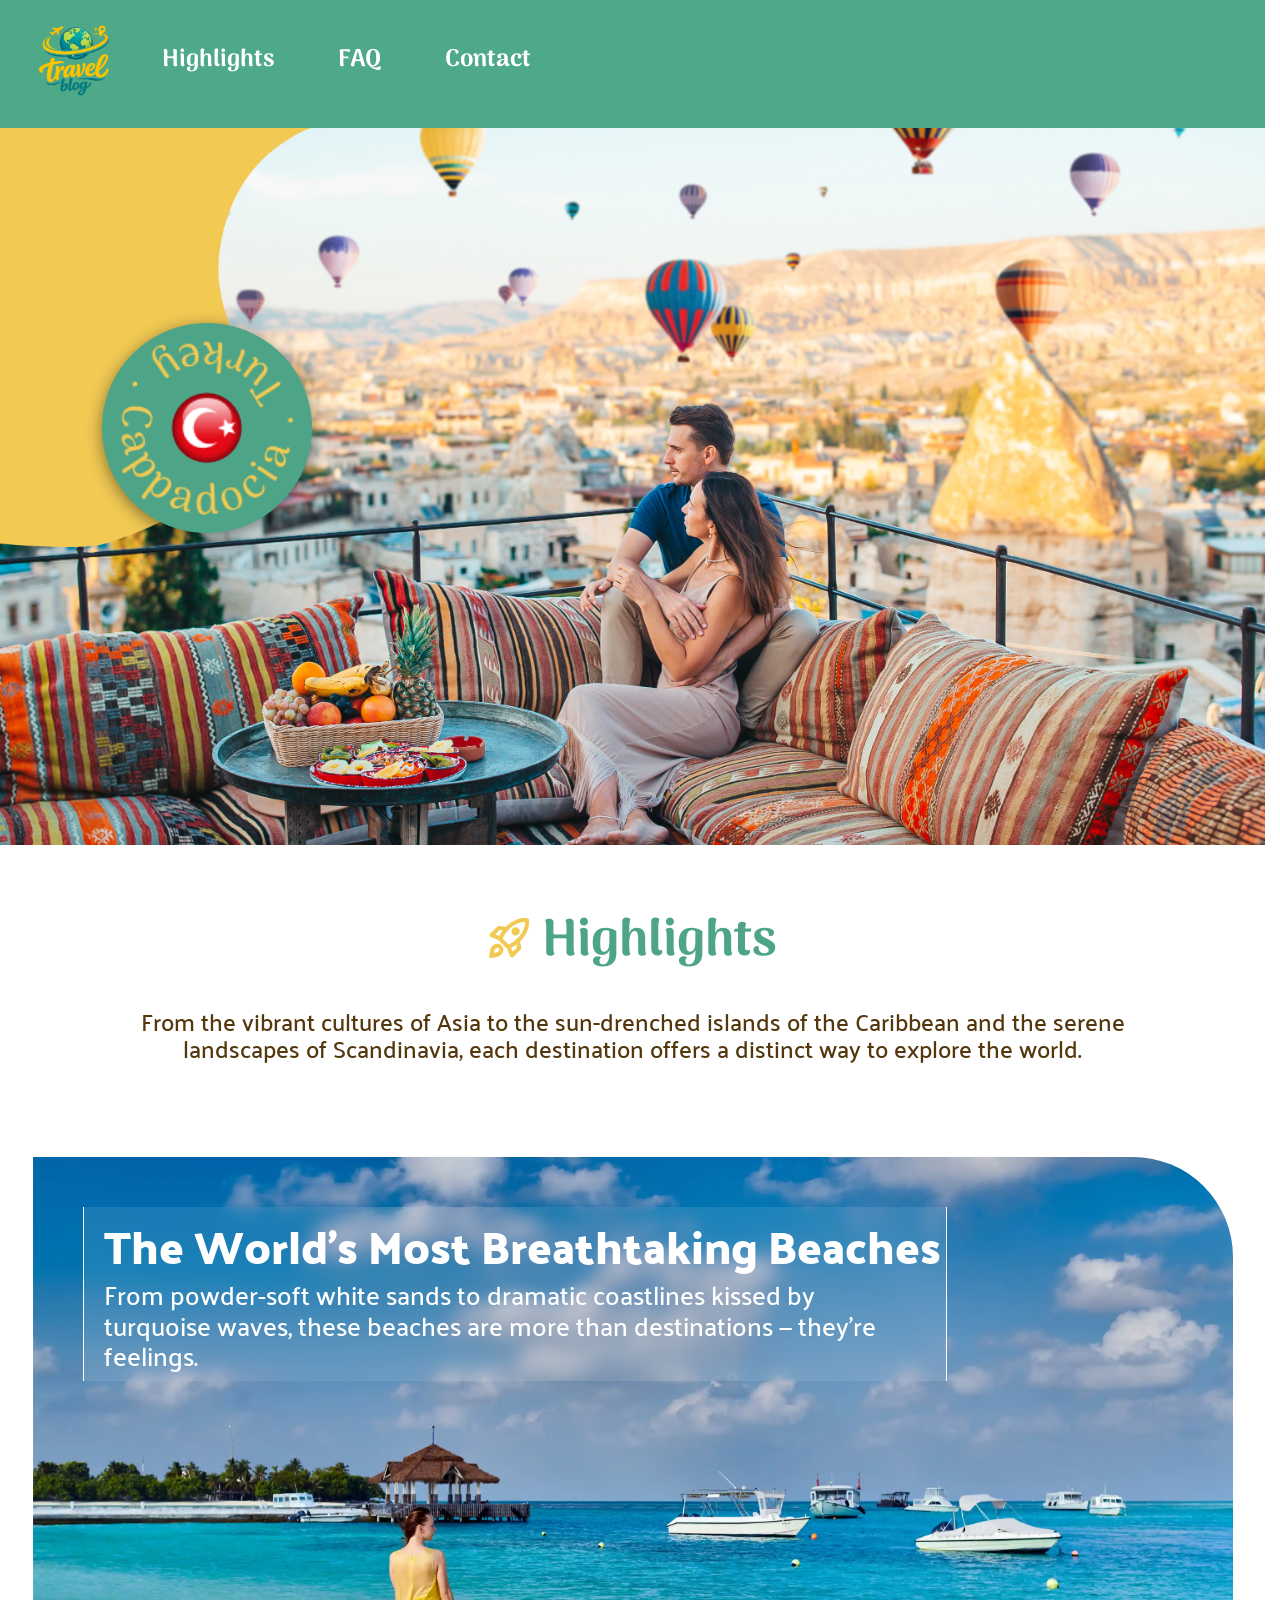
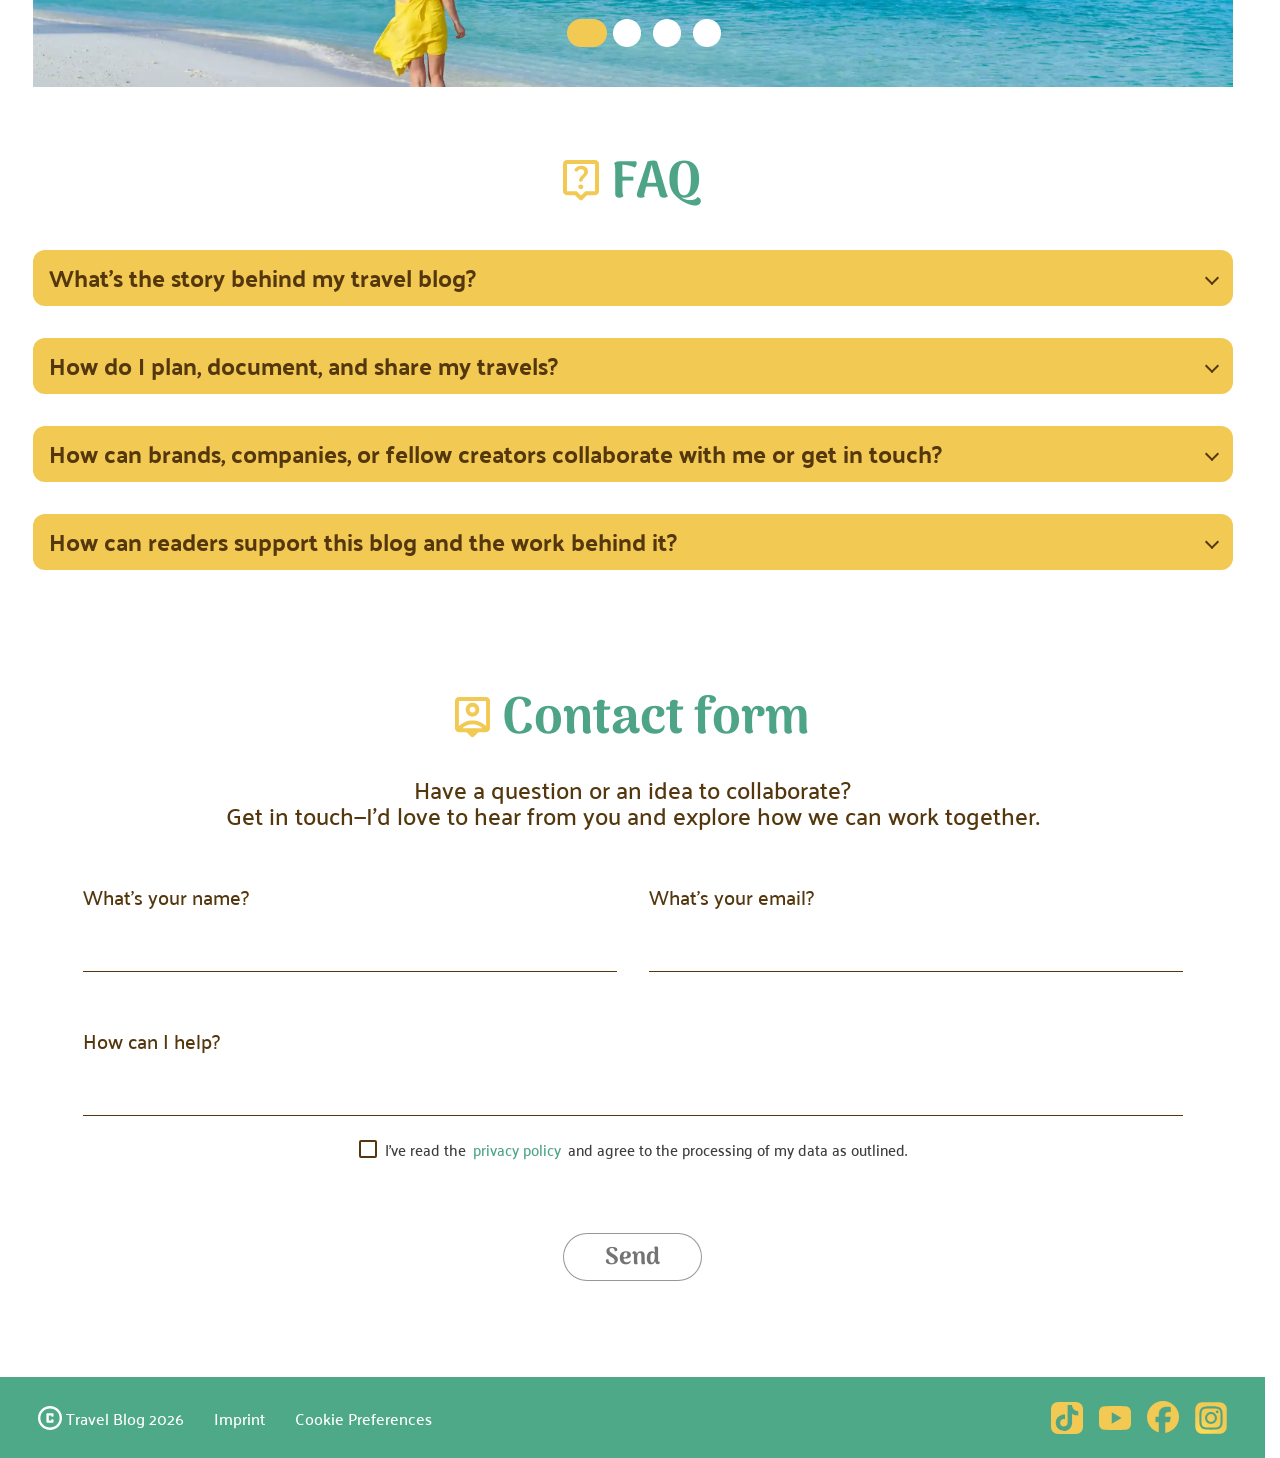
==== commit 10ec505e: "home-radiosliders.css  41 margin 00 to 0 changed. index.html 285 changed contactitel and contac__ico" ====
--- a/index.html
+++ b/index.html
@@ -282,9 +282,10 @@
     <div class="contact__container">
 
       <div class="contact__heading">
+        
+
+        <img class="contact__icon" src="assets/icons/contact-yellow.svg" alt="Contact Form Icon">
         <h2 class="contact__title">Contact form</h2>
-
-        <img class="contact__icon" src="assets/icons/contact-yellow.svg" alt="Contact Form Icon">
       </div>
 
       <div class="contact__intro">
--- a/home-radiosliders.css
+++ b/home-radiosliders.css
@@ -38,7 +38,7 @@
   font-size: 24px;
   font-weight: 500;
   line-height: 110%;
-  margin: 0px 00px 72px 0px;
+  margin: 0px 0px 72px 0px;
 }
 
 .highlights_intro > p {
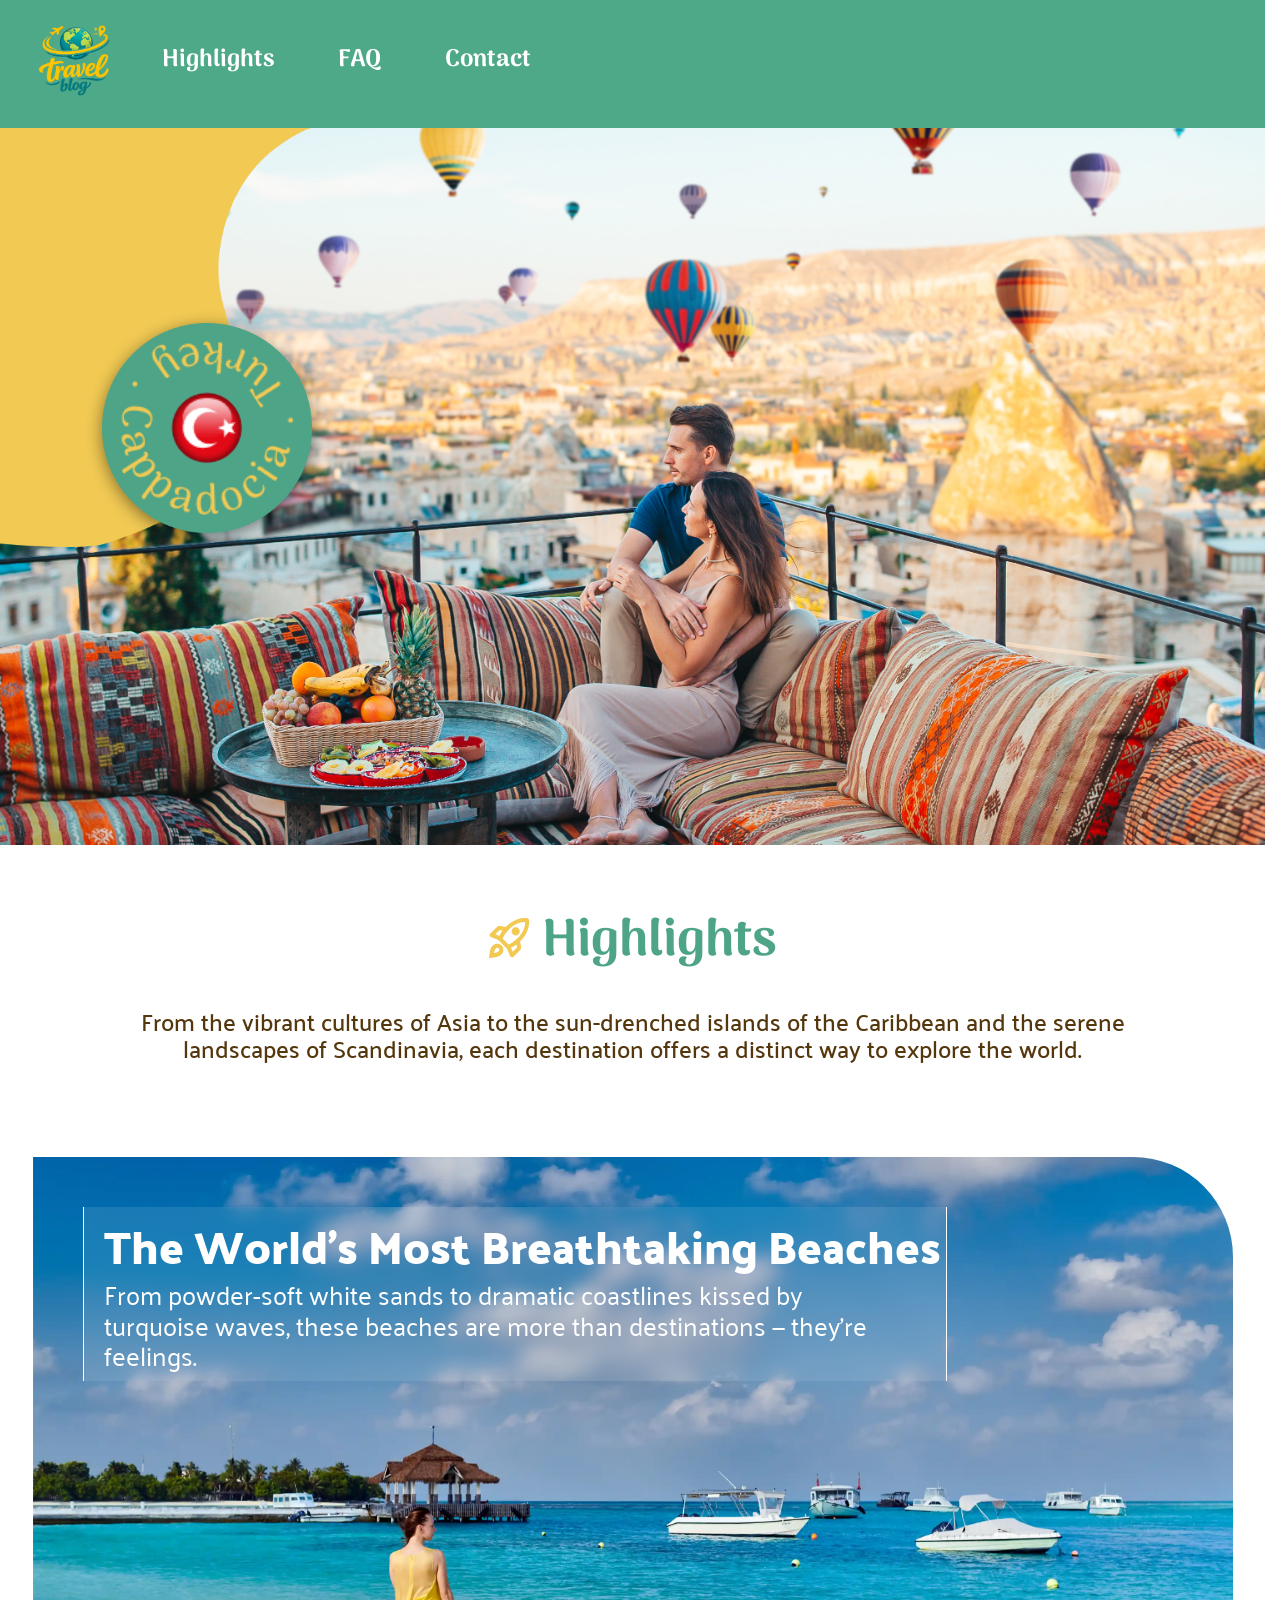
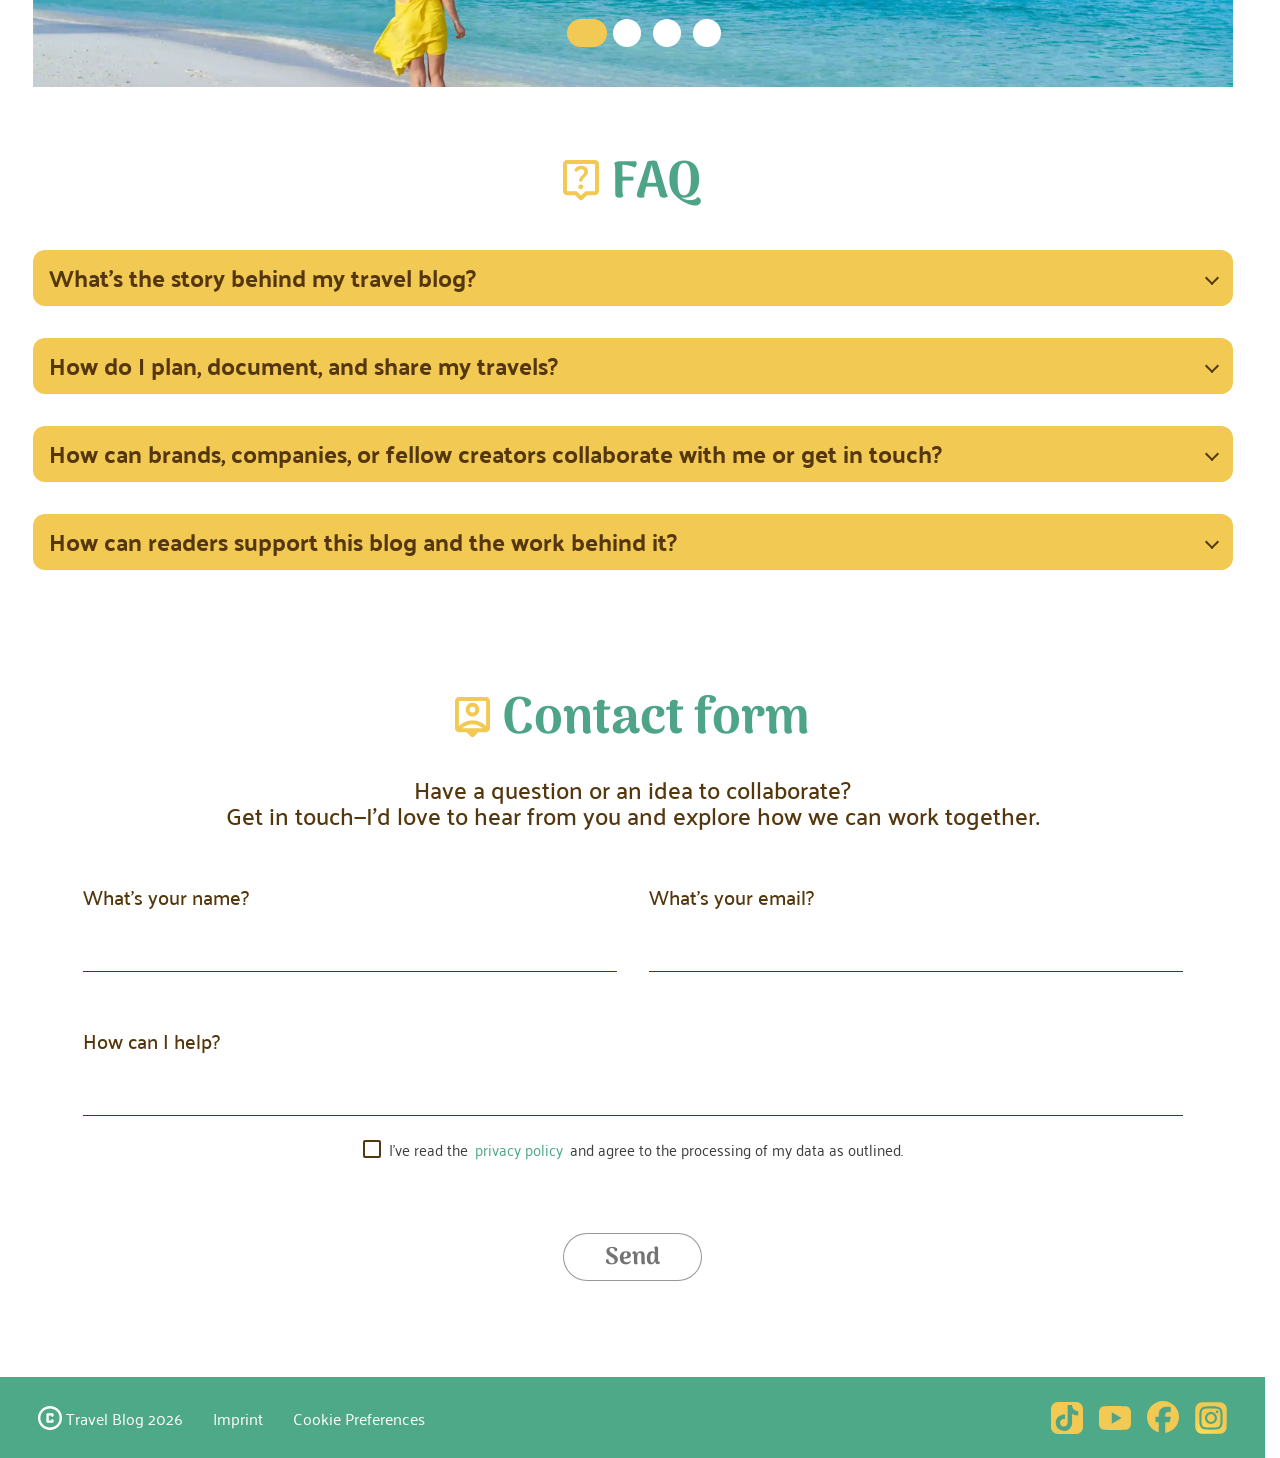
==== commit 2b4cac36: "index.html handymodus changed and navbar handymodus added" ====
--- a/index.html
+++ b/index.html
@@ -11,11 +11,9 @@
   <!-- Gemeinsame Grundlagen -->
   <link rel="stylesheet" href="style.css">
   <link rel="stylesheet" href="styles/font.css">
-  <link rel="stylesheet" href="imprint.css">
   <link rel="stylesheet" href="header-footer.css">
 
   <link rel="stylesheet" href="home-hero.css">
-  <link rel="stylesheet" href="home-sliders.css">
   <link rel="stylesheet" href="home-faq-contact.css">
   <link rel="stylesheet" href="home-radiosliders.css">
 </head>
@@ -385,6 +383,32 @@
 
 
 
+
+  <nav class="mobile-nav" aria-label="Mobile Navigation">
+    <ul class="mobile-nav__list">
+      <li>
+        <a class="mobile-nav__link" href="index.html">
+          <img class="mobile-nav__icon" src="assets/icons/home-green.svg" alt="Home">
+        </a>
+      </li>
+      <li>
+        <a class="mobile-nav__link" href="#highlights">
+          <img class="mobile-nav__icon" src="assets/icons/highlights-green.svg" alt="Highlights">
+        </a>
+      </li>
+      <li>
+        <a class="mobile-nav__link" href="#faq">
+          <img class="mobile-nav__icon" src="assets/icons/faq-green.svg" alt="FAQ">
+        </a>
+      </li>
+      <li>
+        <a class="mobile-nav__link" href="#contact">
+          <img class="mobile-nav__icon" src="assets/icons/contact-green.svg" alt="Contact">
+        </a>
+      </li>
+    </ul>
+  </nav>
+
 </body>
 
 </html>
--- a/style.css
+++ b/style.css
@@ -421,3 +421,23 @@
     top: 50%;
   }
 }
+
+@media (min-width: 1440px) and (max-width: 1760px) {
+  .hero__badge {
+    left: calc(40% + 100px);
+  }
+}
+
+@media (min-width: 1950px) {
+  .hero__content {
+    margin-left: -80px;
+  }
+
+  .hero__badge {
+    left: calc(40% - 50px);
+  }
+
+  .landing-yellow-graphic-3 {
+    left: 220px;
+  }
+}
--- a/styles/font.css
+++ b/styles/font.css
@@ -4,6 +4,15 @@
   font-style: normal;
   font-weight: 400;
   src: url('../assets/fonts/palanquin-dark-v17-latin-regular.woff2') format('woff2');
+}
+
+/* palanquin-regular (400) - latin */
+@font-face {
+  font-display: swap;
+  font-family: 'Palanquin';
+  font-style: normal;
+  font-weight: 400;
+  src: url('../assets/fonts/palanquin-v17-latin-regular.woff2') format('woff2');
 }
 
 /* palanquin-500 - latin */
@@ -22,6 +31,15 @@
   font-style: normal;
   font-weight: 600;
   src: url('../assets/fonts/palanquin-dark-v17-latin-600.woff2') format('woff2');
+}
+
+/* palanquin-600 - latin */
+@font-face {
+  font-display: swap;
+  font-family: 'Palanquin';
+  font-style: normal;
+  font-weight: 600;
+  src: url('../assets/fonts/palanquin-v17-latin-600.woff2') format('woff2');
 }
 
 /* palanquin-700 - latin */
--- a/header-footer.css
+++ b/header-footer.css
@@ -512,3 +512,52 @@
     height: auto;
   }
 }
+
+
+/* Mobile Bottom-Navbar (nur Handymodus) */
+.mobile-nav {
+  display: none;
+}
+
+@media (max-width: 376px) {
+  body {
+    padding-bottom: 88px;
+  }
+
+  .mobile-nav {
+    position: fixed;
+    bottom: 0;
+    left: 0;
+    z-index: 100;
+    display: flex;
+    align-items: center;
+    justify-content: center;
+    width: 100%;
+    height: 88px;
+    padding: 24px 25px;
+    background-color: #F1C953;
+    opacity: 1;
+  }
+
+  .mobile-nav__list {
+    display: flex;
+    align-items: center;
+    justify-content: center;
+    gap: 48px;
+    margin: 0;
+    padding: 0;
+    list-style: none;
+  }
+
+  .mobile-nav__link {
+    display: flex;
+    align-items: center;
+    justify-content: center;
+  }
+
+  .mobile-nav__icon {
+    display: block;
+    width: 40px;
+    height: 40px;
+  }
+}
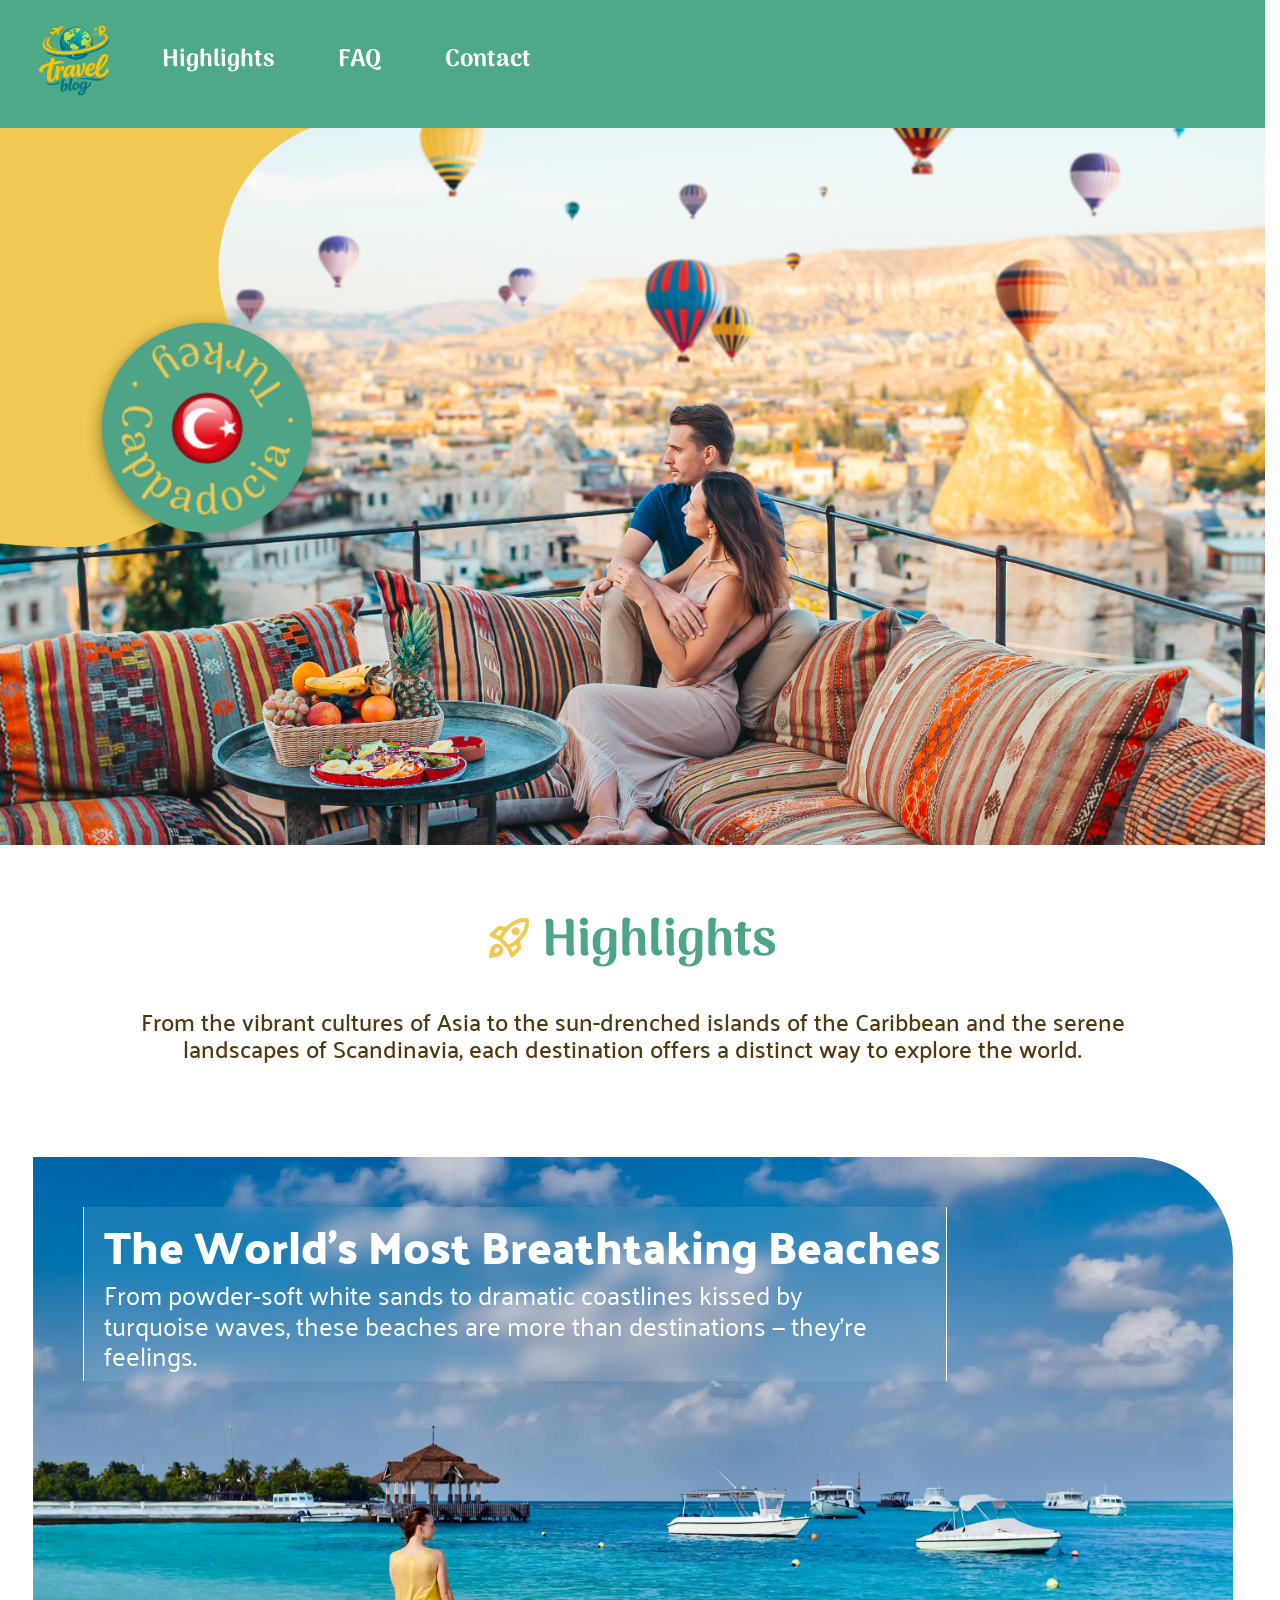
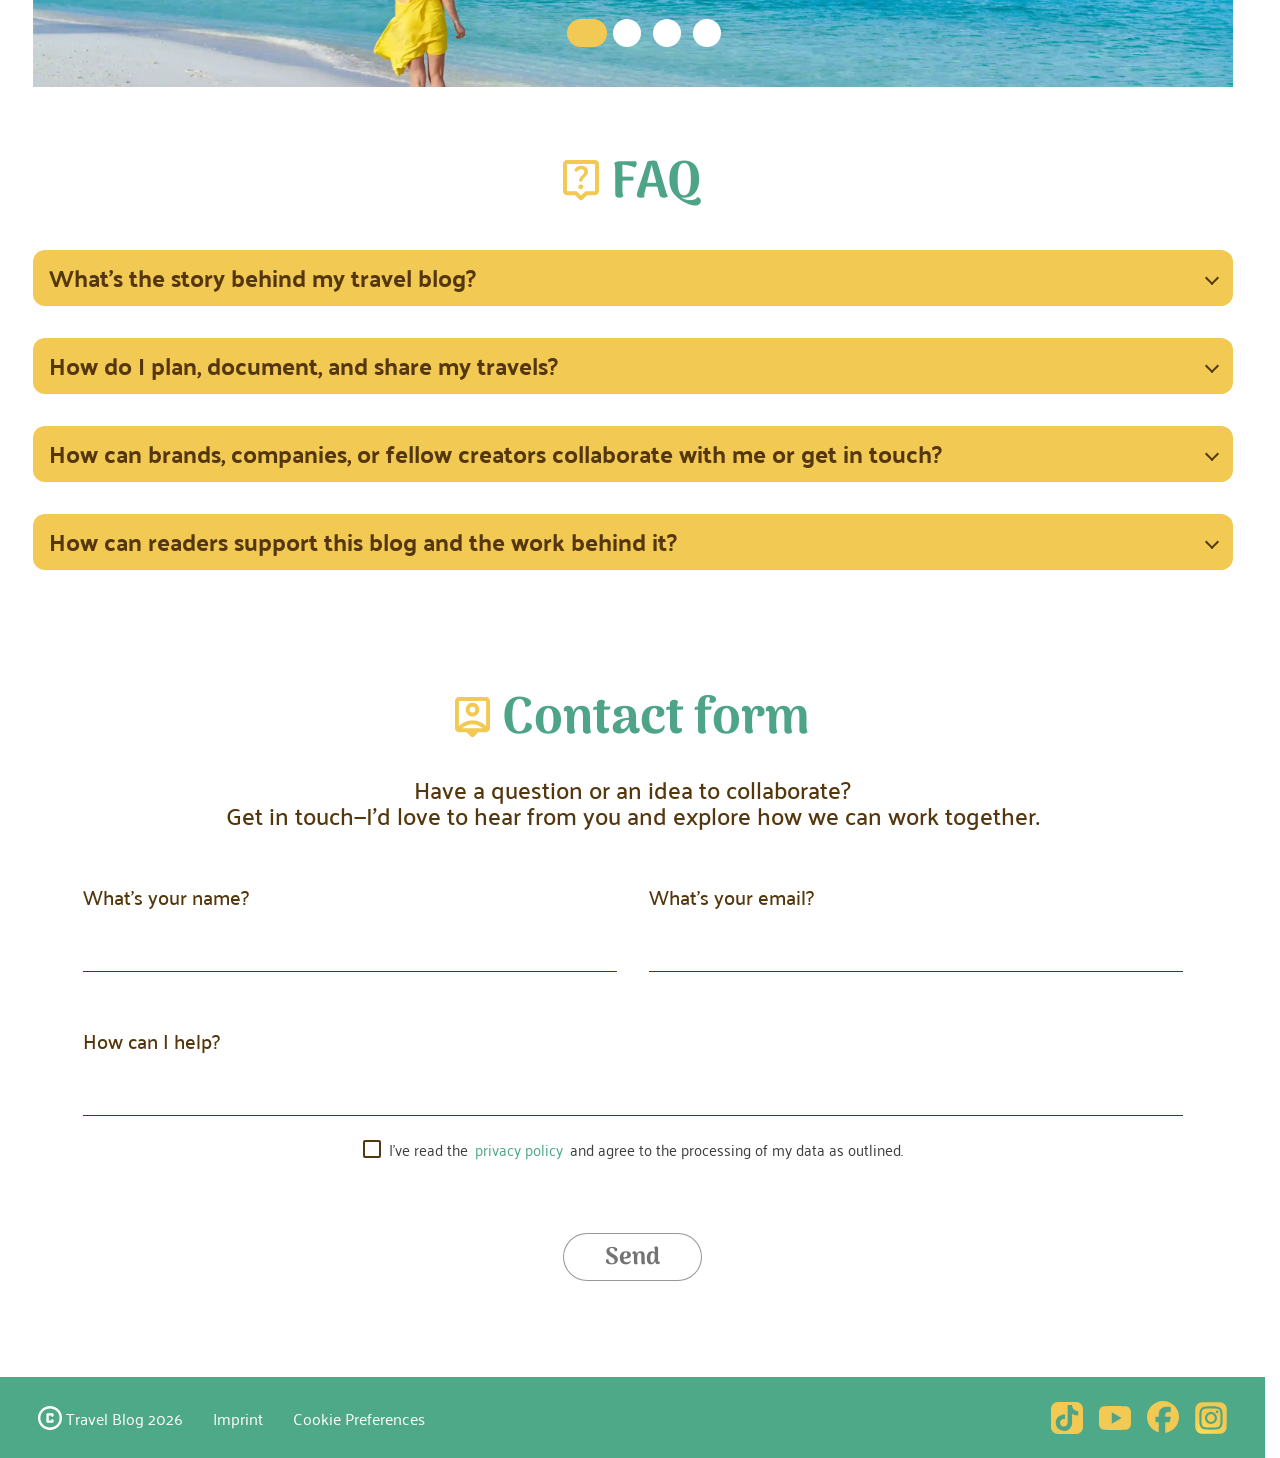
==== commit ff76f85e: "hero changed" ====
--- a/index.html
+++ b/index.html
@@ -1,19 +1,18 @@
 <!DOCTYPE html>
-<html lang="de">
+<html lang="en">
 
 <head>
   <meta charset="UTF-8">
   <meta name="viewport" content="width=device-width, initial-scale=1.0">
-  <title>Travel Blog</title>
+  <title>Travel Blog | Cappadocia, Beaches and City Escapes</title>
+  <meta name="description" content="A travel blog about Cappadocia, the world's most breathtaking beaches, three days in Copenhagen and the neon nights of Pattaya.">
   <link rel="icon" type="image/x-icon" href="assets/icons/logo.ico">
 
   
-  <!-- Gemeinsame Grundlagen -->
   <link rel="stylesheet" href="style.css">
   <link rel="stylesheet" href="styles/font.css">
   <link rel="stylesheet" href="header-footer.css">
 
-  <link rel="stylesheet" href="home-hero.css">
   <link rel="stylesheet" href="home-faq-contact.css">
   <link rel="stylesheet" href="home-radiosliders.css">
 </head>
@@ -51,8 +50,6 @@
 
   <section class="hero">
 
-
-
     <div class="hero_landing__images">
       <img class="landing-yellow-graphic-1" src="./assets/graphics/landing-yellow-graphic-1.svg" alt="">
       <img src="./assets/graphics/landin-yellow-graphic-2.svg" alt="">
@@ -62,24 +59,24 @@
       <img class="hero__background" src="./assets/images/landing-header-turkey.jpg" alt="">
     </div>
 
-    <picture>
-      <source media="(max-width: 1439px)" srcset="./assets/graphics/landig-yellow-graphic-Handy-3.svg">
-      <img class="landing-yellow-graphic-3" src="./assets/graphics/landig-yellow-graphic-3.svg" alt="">
-    </picture>
-
-    <div class="hero__content">
-      <h1 class="einblend-title-hero">Cappadocia</h1>
-      <p class="erscheinen-text-hero">From sunrise balloons to <br> hidden cave dwellings,<br> every moment feels
-        unreal,<br> in the best way.</p>
-    </div>
-
-    <div class="hero__badge">
-
-      <img class="hero__badge-bg" src="./assets/graphics/ellipse-green.svg" alt="">
-      <img class="hero__badge-text" src="./assets/graphics/turkey-spinning-text.png" alt="">
-      <img class="hero__badge-flag" src="./assets/graphics/turkey-flag.png" alt="">
-    </div>
-
+    <div class="hero__graphic-group">
+      <picture>
+        <source media="(max-width: 1439px)" srcset="./assets/graphics/landig-yellow-graphic-Handy-3.svg">
+        <img class="landing-yellow-graphic-3" src="./assets/graphics/landig-yellow-graphic-3.svg" alt="">
+      </picture>
+
+      <div class="hero__content">
+        <h1 class="einblend-title-hero">Cappadocia</h1>
+        <p class="erscheinen-text-hero">From sunrise balloons to <br> hidden cave dwellings,<br> every moment feels
+          unreal,<br> in the best way.</p>
+      </div>
+
+      <div class="hero__badge">
+        <img class="hero__badge-bg" src="./assets/graphics/ellipse-green.svg" alt="">
+        <img class="hero__badge-text" src="./assets/graphics/turkey-spinning-text.png" alt="">
+        <img class="hero__badge-flag" src="./assets/graphics/turkey-flag.png" alt="">
+      </div>
+    </div>
   </section>
 
 
--- a/style.css
+++ b/style.css
@@ -1,8 +1,3 @@
-*{
-margin: 0;
-box-sizing: border-box;
-}
-
 :root {
   --color-green: #4ea487;
   --color-yellow: #f1c953;
@@ -14,13 +9,7 @@
   --color-white: #ffffff;
   --color-send-button-text: #737373;
   --color-send-button-border: rgb(48 48 48 / 50%);
-;
-}
-
-html {
-  scrollbar-gutter: stable;
-}
-
+}
 
 * {
   margin: 0;
@@ -28,21 +17,27 @@
   box-sizing: border-box;
 }
 
-body {
-   font-family: "Palanquin", sans-serif;
-}
-
-body {
-  margin: 0;
-}
-
+html {
+  scrollbar-gutter: stable;
+}
 
 body {
   margin: 0;
   padding: 0;
-}
-
-
+  font-family: "Palanquin", sans-serif;
+}
+
+@media (prefers-reduced-motion: reduce) {
+
+  *,
+  *::before,
+  *::after {
+    animation-duration: 0.01ms !important;
+    animation-iteration-count: 1 !important;
+    transition-duration: 0.01ms !important;
+    scroll-behavior: auto !important;
+  }
+}
 
 .hero {
   position: relative;
@@ -50,24 +45,22 @@
   height: 585px;
   overflow: hidden;
 }
-.hero_height{
-height: 545px;
-
-}
+
+.hero_height {
+  height: 545px;
+}
+
 .hero__background {
   position: absolute;
   top: 0;
-  right: 0;
   left: 600px;
-  width: 70%;
+  width: max(70%, calc(100% - 600px));
   height: 545px;
- object-fit: cover;
-
+  object-fit: cover;
   z-index: 1;
   opacity: 1;
   transform-origin: center bottom;
   animation: zoomImage 6s ease-in-out 1.1s forwards;
-
 }
 
 @keyframes zoomImage {
@@ -78,10 +71,11 @@
   10% {
     transform: scale(1.25);
   }
- 15% {
+
+  15% {
     transform: scale(1.25);
   }
-  
+
   20% {
     transform: scale(1.25);
   }
@@ -91,9 +85,7 @@
   }
 }
 
-
-.landing-yellow-graphic-1
-{
+.landing-yellow-graphic-1 {
   width: 2200px;
   flex-shrink: 0;
 }
@@ -125,11 +117,21 @@
   }
 }
 
-.landing-yellow-graphic-3 {
-  position: absolute;
-  inset: 0;
+
+
+.hero__graphic-group {
+  position: absolute;
+  top: 0;
+  left: -1300px;
   width: 2600px;
   height: 575px;
+}
+
+.landing-yellow-graphic-3 {
+  position: absolute;
+  inset: 0;
+  width: 100%;
+  height: 100%;
   object-fit: contain;
   z-index: 2;
   opacity: 0;
@@ -139,21 +141,88 @@
 @keyframes showGraphic3 {
   from {
     opacity: 0;
-    transform: translateX(-1000px);
-  }
-
-  to {
-    opacity: 1;
-    transform: translateX(-1300px);
-  }
-}
-
+    transform: translateX(300px);
+  }
+
+  to {
+    opacity: 1;
+    transform: translateX(0);
+  }
+}
+
+.hero__badge {
+  position: absolute;
+  left: 77.92%;
+  top: 61%;
+  width: 130px;
+  height: 120px;
+  z-index: 4;
+  opacity: 0;
+  transform: translate(-50%, -50%) scale(0.6);
+  animation: heroBadgeIn 1.8s ease-out 2.4s forwards;
+}
+
+@keyframes heroBadgeIn {
+  from {
+    opacity: 0;
+    transform: translate(-50%, -50%) scale(0.6);
+  }
+
+  to {
+    opacity: 1;
+    transform: translate(-50%, -50%) scale(1);
+  }
+}
+
+.hero__badge-bg {
+  position: absolute;
+  top: 90%;
+  left: 50%;
+  width: 160px;
+  height: 160px;
+  filter: drop-shadow(0 4px 8px rgba(0, 0, 0, 0.45));
+  transform: translate(-50%, -50%);
+}
+
+.hero__badge-text {
+  position: absolute;
+  top: 90%;
+  left: 50%;
+  width: 132px;
+  height: 132px;
+  transform: translate(-50%, -50%);
+  animation: heroBadgeSpin 8s linear infinite;
+}
+
+@keyframes heroBadgeSpin {
+  from {
+    transform: translate(-50%, -50%) rotate(0deg);
+  }
+
+  to {
+    transform: translate(-50%, -50%) rotate(360deg);
+  }
+}
+
+.hero__badge-flag {
+  position: absolute;
+  width: 34%;
+  height: 34%;
+  top: 90%;
+  left: 50%;
+  transform: translate(-50%, -50%);
+  border-radius: 50%;
+}
+
+.hero picture {
+  display: contents;
+}
 
 
 .hero__content {
   position: absolute;
-  top: 50%;
-  left: 50%;
+  top: 50.87%;
+  left: 77.69%;
   z-index: 5;
   transform: translate(-50%, -60%);
   text-align: left;
@@ -163,13 +232,13 @@
 
 @keyframes heroContentShift {
   from {
-    top: 50%;
-    left: 50%;
-  }
-
-  to {
-    top: 48%;
-    left: 25%;
+    top: 50.87%;
+    left: 77.69%;
+  }
+
+  to {
+    top: 48.83%;
+    left: 63.85%;
   }
 }
 
@@ -221,97 +290,72 @@
 }
 
 
-.hero__badge {
-  position: absolute;
-  left: 40%;
-  top: 60%;
-  width: 130px;
-  height: 120px;
-  z-index: 4;
-  opacity: 0;
-  transform: translate(-50%, -50%) scale(0.6);
-  animation: heroBadgeIn 1.8s ease-out 2.4s forwards;
-}
-
-@keyframes heroBadgeIn {
-  from {
-    opacity: 0;
-    transform: translate(-50%, -50%) scale(0.6);
-  }
-
-  to {
-    opacity: 1;
-    transform: translate(-50%, -50%) scale(1);
-  }
-}
-
-.hero__badge-bg {
-  position: absolute;
-  top: 90%;
-  left: 50%;
-
-  width: 160px;
-  height: 160px;
-  filter: drop-shadow(0 4px 8px rgba(0, 0, 0, 0.45));
-  transform: translate(-50%, -50%);
-}
-
-.hero__badge-text {
-  position: absolute;
-  top: 90%;
-  left: 50%;
-  width: 132px;
-  height: 132px;
-  transform: translate(-50%, -50%);
-  animation: heroBadgeSpin 8s linear infinite;
-}
-
-@keyframes heroBadgeSpin {
-  from {
-    transform: translate(-50%, -50%) rotate(0deg);
-  }
-
-  to {
-    transform: translate(-50%, -50%) rotate(360deg);
-  }
-}
-
-.hero__badge-flag {
-  position: absolute;
-  width: 34%;
-  height: 34%;
-  top: 90%;
-  left: 50%;
-  transform: translate(-50%, -50%);
-  border-radius: 50%;
-}
-.hero picture {
-  display: contents;
-}
-
+@media (max-width: 1439px) {
+  .hero {
+    background-color: var(--color-yellow);
+  }
+
+  .hero_landing__images {
+    display: none;
+  }
+
+  .hero_height {
+    height: 100%;
+  }
+
+  .hero__content {
+    width: 1px;
+    height: 1px;
+    overflow: hidden;
+    clip-path: inset(50%);
+    animation: none;
+  }
+
+  .hero__graphic-group {
+    top: 0;
+    left: 0;
+  }
+
+  .landing-yellow-graphic-3 {
+    opacity: 1;
+    animation: none;
+  }
+
+  .hero__badge {
+    left: 66.7%;
+    top: 71.6%;
+    width: 67.6%;
+    height: auto;
+    aspect-ratio: 1;
+    animation-delay: 0.3s;
+  }
+
+  .hero__badge-bg {
+    top: 50%;
+    width: 100%;
+    height: 100%;
+  }
+
+  .hero__badge-text {
+    top: 50%;
+    width: 82.7%;
+    height: 82.7%;
+  }
+
+  .hero__badge-flag {
+    top: 50%;
+  }
+}
 
 
 @media (max-width: 376px) {
   .hero {
     height: 512px;
-    background-color: var(--color-yellow);
-  }
-
-  .hero_landing__images {
-    display: none;
-  }
-
-  .landing-yellow-graphic-3 {
-    inset: 0 auto auto 0;
+  }
+
+  .hero__graphic-group {
     width: 222px;
     height: 299px;
-    opacity: 1;
-    transform: none;
-    animation: none;
-  }
-
-  .hero_height {
-    height: 100%;
   }
 
   .hero__background {
@@ -322,62 +366,16 @@
     transform: translateY(80px) scale(1.35);
     animation: none;
   }
-
-  .hero__content {
-    width: 1px;
-    height: 1px;
-    overflow: hidden;
-    clip-path: inset(50%);
-    animation: none;
-  }
-
-  .hero__badge {
-    left: 148px;
-    top: 214px;
-    width: 150px;
-    height: 150px;
-    animation-delay: 0.3s;
-  }
-
-  .hero__badge-bg {
-    top: 50%;
-    width: 150px;
-    height: 150px;
-  }
-
-  .hero__badge-text {
-    top: 50%;
-    width: 124px;
-    height: 124px;
-  }
-
-  .hero__badge-flag {
-    top: 50%;
-  }
-}
-
+}
 
 @media (min-width: 377px) and (max-width: 1439px) {
   .hero {
     height: clamp(512px, 136.5vw, 717px);
-    background-color: var(--color-yellow);
-  }
-
-  .hero_landing__images {
-    display: none;
-  }
-
-  .hero_height {
-    height: 100%;
-  }
-
-  .landing-yellow-graphic-3 {
-    inset: 0 auto auto 0;
+  }
+
+  .hero__graphic-group {
     width: clamp(222px, 59.2vw, 311px);
     height: clamp(299px, 79.7vw, 419px);
-    opacity: 1;
-    transform: none;
-    animation: none;
   }
 
   .hero__background {
@@ -388,56 +386,11 @@
     transform: translateY(15.6%) scale(1.35);
     animation: none;
   }
-
-  .hero__content {
-    width: 1px;
-    height: 1px;
-    overflow: hidden;
-    clip-path: inset(50%);
-    animation: none;
-  }
-
-  .hero__badge {
-    left: clamp(148px, 39.5vw, 207px);
-    top: clamp(214px, 57.1vw, 300px);
-    width: clamp(150px, 40vw, 210px);
-    height: clamp(150px, 40vw, 210px);
-    animation-delay: 0.3s;
-  }
-
-  .hero__badge-bg {
-    top: 50%;
-    width: clamp(150px, 40vw, 210px);
-    height: clamp(150px, 40vw, 210px);
-  }
-
-  .hero__badge-text {
-    top: 50%;
-    width: clamp(124px, 33.1vw, 174px);
-    height: clamp(124px, 33.1vw, 174px);
-  }
-
-  .hero__badge-flag {
-    top: 50%;
-  }
-}
-
-@media (min-width: 1440px) and (max-width: 1760px) {
-  .hero__badge {
-    left: calc(40% + 100px);
-  }
-}
+}
+
 
 @media (min-width: 1950px) {
-  .hero__content {
-    margin-left: -80px;
-  }
-
-  .hero__badge {
-    left: calc(40% - 50px);
-  }
-
-  .landing-yellow-graphic-3 {
-    left: 220px;
-  }
-}
+  .hero__graphic-group {
+    left: -1080px;
+  }
+}
--- a/styles/font.css
+++ b/styles/font.css
@@ -6,7 +6,6 @@
   src: url('../assets/fonts/palanquin-dark-v17-latin-regular.woff2') format('woff2');
 }
 
-/* palanquin-regular (400) - latin */
 @font-face {
   font-display: swap;
   font-family: 'Palanquin';
@@ -15,16 +14,14 @@
   src: url('../assets/fonts/palanquin-v17-latin-regular.woff2') format('woff2');
 }
 
-/* palanquin-500 - latin */
 @font-face {
-  font-display: swap; /* Check https://developer.mozilla.org/en-US/docs/Web/CSS/@font-face/font-display for other options. */
+  font-display: swap;
   font-family: 'Palanquin';
   font-style: normal;
   font-weight: 500;
-  src: url('../assets/fonts/palanquin-v17-latin-500.woff2') format('woff2'); /* Chrome 36+, Opera 23+, Firefox 39+, Safari 12+, iOS 10+ */
+  src: url('../assets/fonts/palanquin-v17-latin-500.woff2') format('woff2');
 }
 
-/* palanquin-dark-600 - latin */
 @font-face {
   font-display: swap;
   font-family: 'Palanquin Dark';
@@ -33,7 +30,6 @@
   src: url('../assets/fonts/palanquin-dark-v17-latin-600.woff2') format('woff2');
 }
 
-/* palanquin-600 - latin */
 @font-face {
   font-display: swap;
   font-family: 'Palanquin';
@@ -42,7 +38,6 @@
   src: url('../assets/fonts/palanquin-v17-latin-600.woff2') format('woff2');
 }
 
-/* palanquin-700 - latin */
 @font-face {
   font-display: swap;
   font-family: 'Palanquin';
--- a/header-footer.css
+++ b/header-footer.css
@@ -155,8 +155,12 @@
 .navbar__nav a:hover,
 .navbar__nav a:visited {
   text-decoration: none;
-  outline: none;
-
+}
+
+.navbar__nav a:focus-visible {
+  outline: 3px solid #F1C953;
+  outline-offset: 4px;
+  border-radius: 2px;
 }
 
 .navbar__nav a:active,
@@ -514,7 +518,6 @@
 }
 
 
-/* Mobile Bottom-Navbar (nur Handymodus) */
 .mobile-nav {
   display: none;
 }
--- a/home-faq-contact.css
+++ b/home-faq-contact.css
@@ -227,7 +227,6 @@
   border: 0;
   border-bottom: 1px solid var(--color-text-brown);
   background-color: transparent;
-  outline: none;
 
   color: var(--color-green);
   caret-color: var(--color-green);
@@ -240,6 +239,13 @@
 
 .contact__input {
   height: 56px;
+}
+
+.contact__input:focus-visible,
+.contact__textarea:focus-visible {
+  outline: 3px solid var(--color-green);
+  outline-offset: 4px;
+  border-radius: 2px;
 }
 
 .contact__field--message {
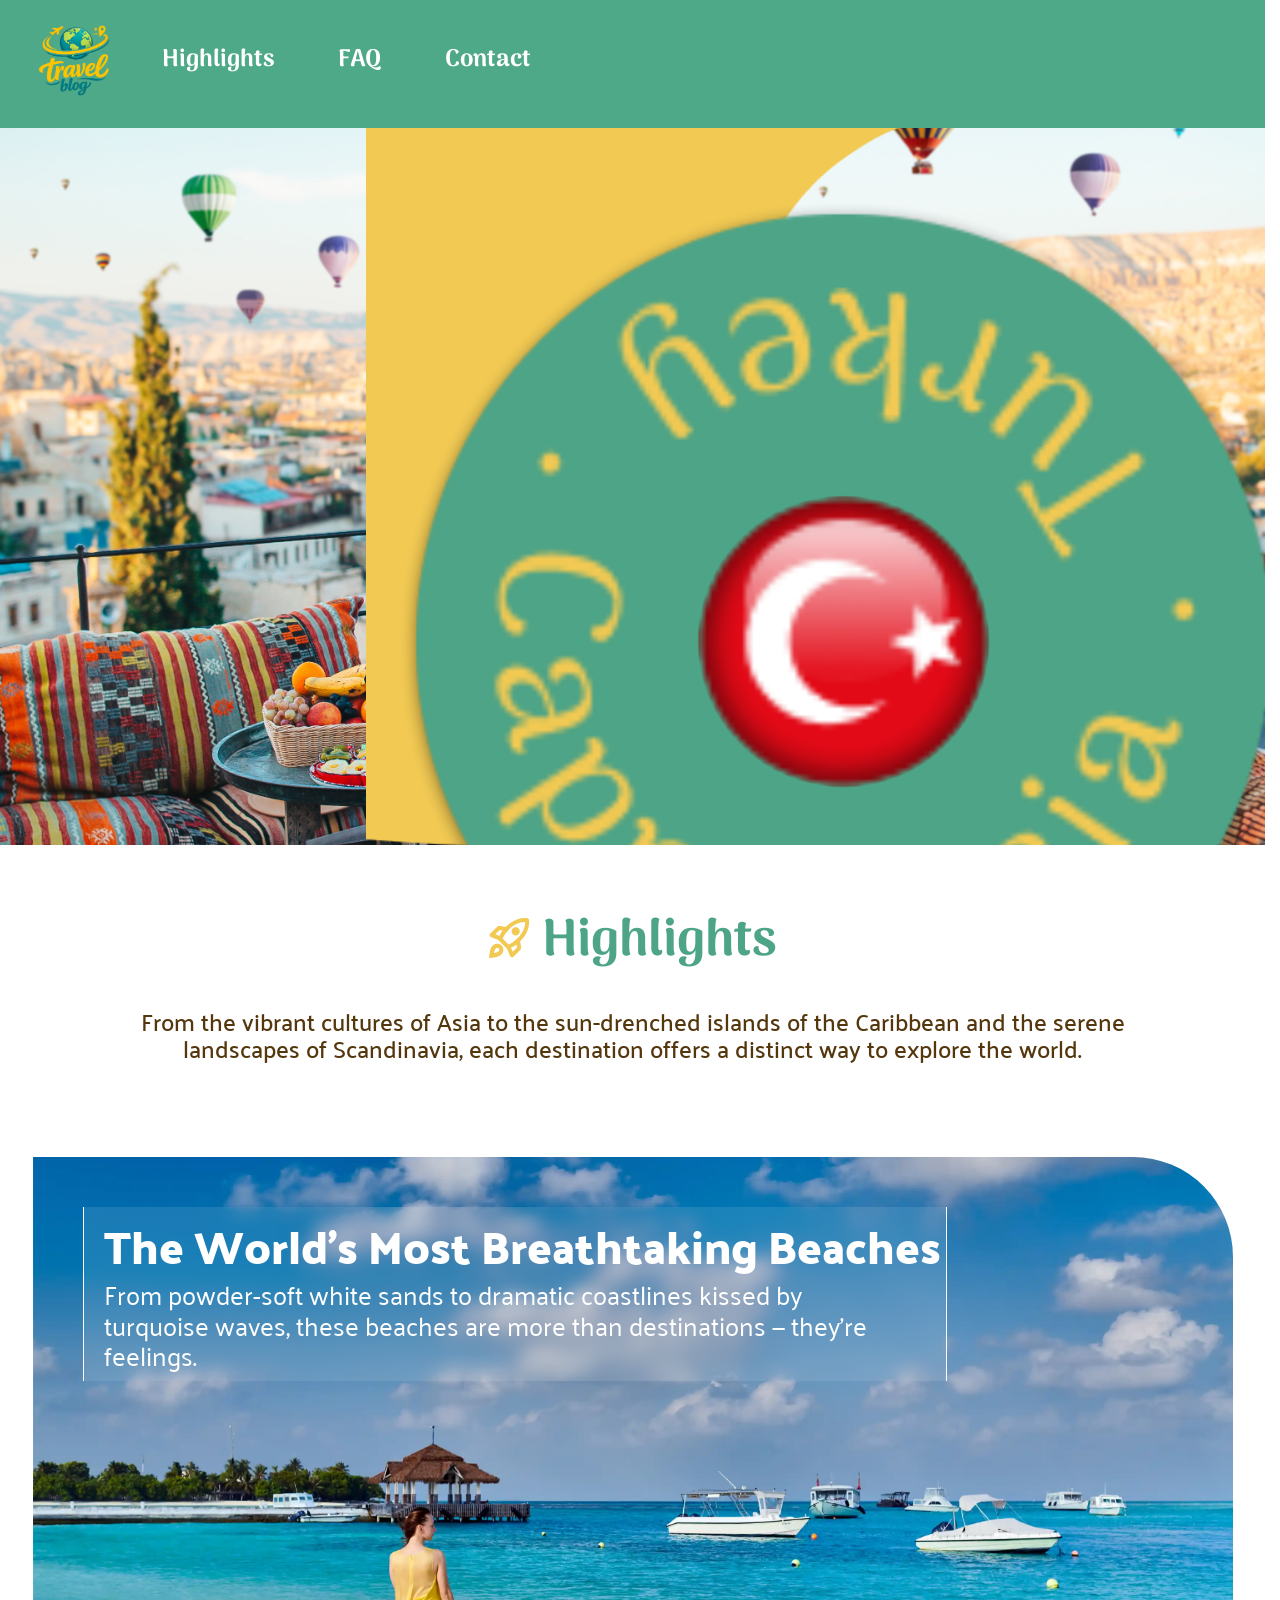
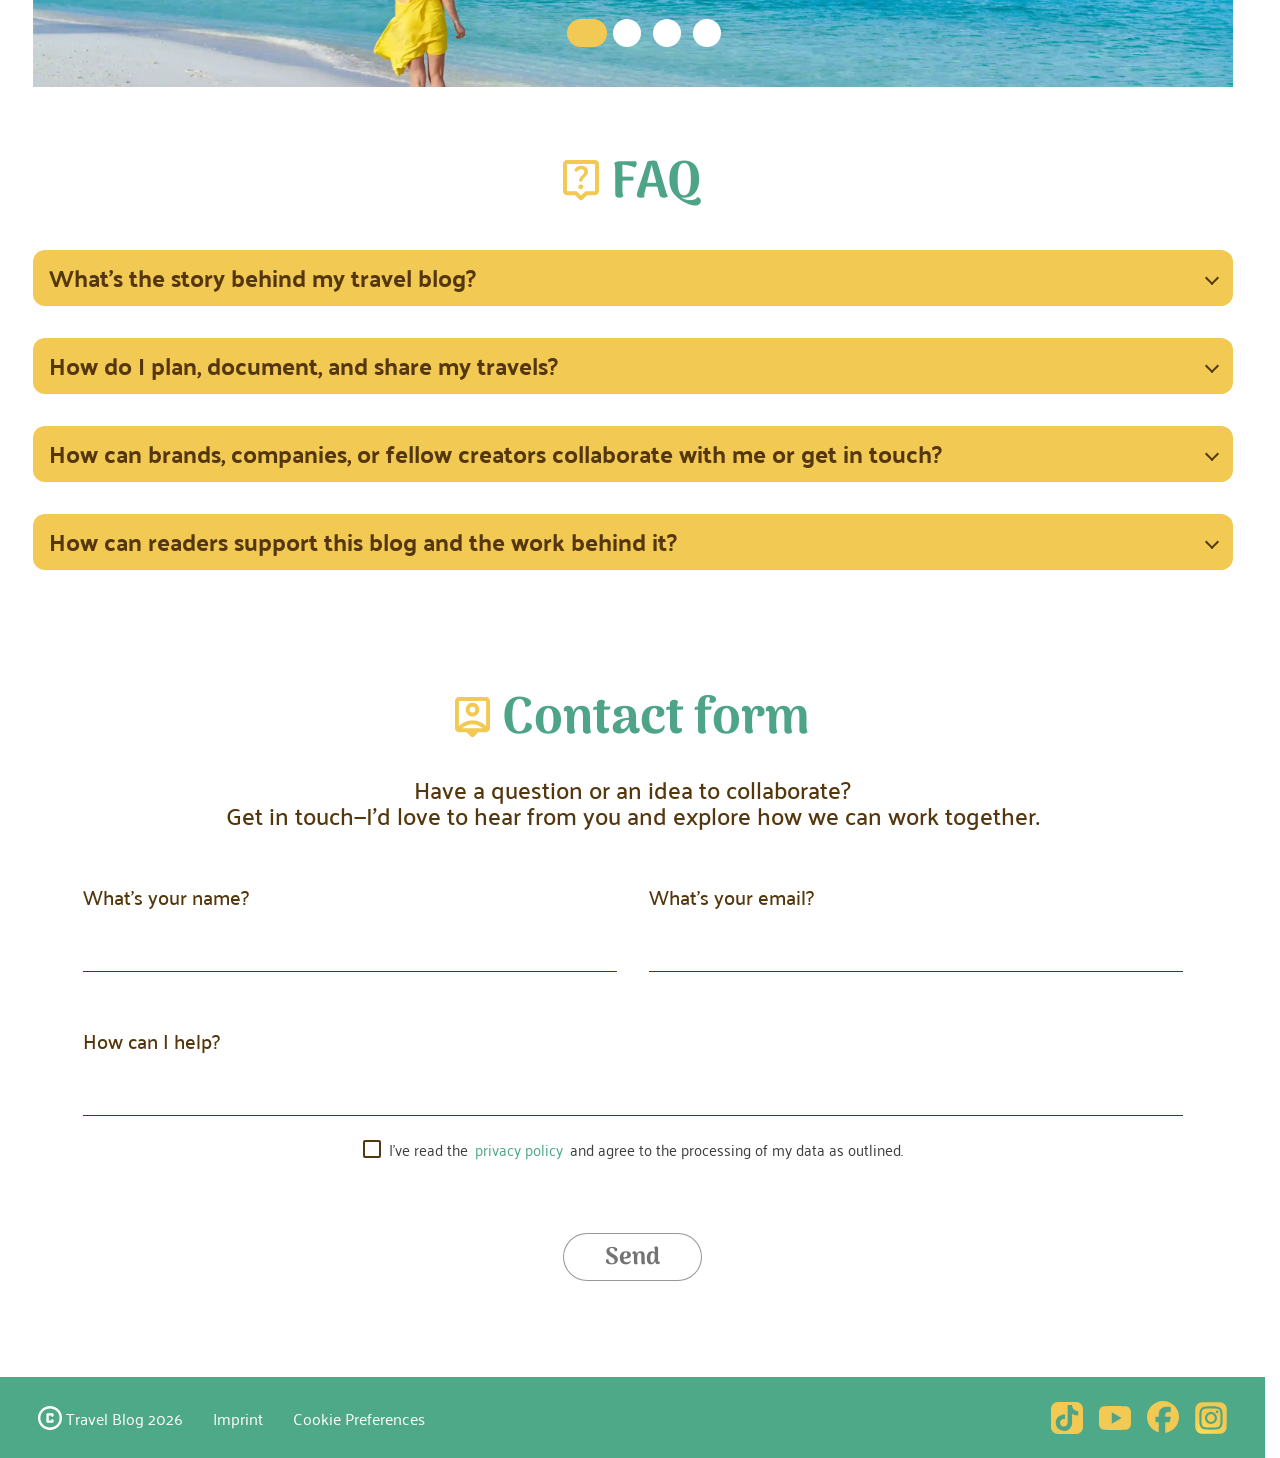
==== commit 03ed5dc3: "edited faq answers" ====
--- a/index.html
+++ b/index.html
@@ -1,18 +1,19 @@
 <!DOCTYPE html>
-<html lang="en">
+<html lang="de">
 
 <head>
   <meta charset="UTF-8">
   <meta name="viewport" content="width=device-width, initial-scale=1.0">
-  <title>Travel Blog | Cappadocia, Beaches and City Escapes</title>
-  <meta name="description" content="A travel blog about Cappadocia, the world's most breathtaking beaches, three days in Copenhagen and the neon nights of Pattaya.">
+  <title>Travel Blog</title>
   <link rel="icon" type="image/x-icon" href="assets/icons/logo.ico">
 
   
+  <!-- Gemeinsame Grundlagen -->
   <link rel="stylesheet" href="style.css">
   <link rel="stylesheet" href="styles/font.css">
   <link rel="stylesheet" href="header-footer.css">
 
+  <link rel="stylesheet" href="home-hero.css">
   <link rel="stylesheet" href="home-faq-contact.css">
   <link rel="stylesheet" href="home-radiosliders.css">
 </head>
@@ -50,6 +51,8 @@
 
   <section class="hero">
 
+
+
     <div class="hero_landing__images">
       <img class="landing-yellow-graphic-1" src="./assets/graphics/landing-yellow-graphic-1.svg" alt="">
       <img src="./assets/graphics/landin-yellow-graphic-2.svg" alt="">
@@ -59,24 +62,24 @@
       <img class="hero__background" src="./assets/images/landing-header-turkey.jpg" alt="">
     </div>
 
-    <div class="hero__graphic-group">
-      <picture>
-        <source media="(max-width: 1439px)" srcset="./assets/graphics/landig-yellow-graphic-Handy-3.svg">
-        <img class="landing-yellow-graphic-3" src="./assets/graphics/landig-yellow-graphic-3.svg" alt="">
-      </picture>
-
-      <div class="hero__content">
-        <h1 class="einblend-title-hero">Cappadocia</h1>
-        <p class="erscheinen-text-hero">From sunrise balloons to <br> hidden cave dwellings,<br> every moment feels
-          unreal,<br> in the best way.</p>
-      </div>
-
-      <div class="hero__badge">
-        <img class="hero__badge-bg" src="./assets/graphics/ellipse-green.svg" alt="">
-        <img class="hero__badge-text" src="./assets/graphics/turkey-spinning-text.png" alt="">
-        <img class="hero__badge-flag" src="./assets/graphics/turkey-flag.png" alt="">
-      </div>
-    </div>
+    <picture>
+      <source media="(max-width: 1439px)" srcset="./assets/graphics/landig-yellow-graphic-Handy-3.svg">
+      <img class="landing-yellow-graphic-3" src="./assets/graphics/landig-yellow-graphic-3.svg" alt="">
+    </picture>
+
+    <div class="hero__content">
+      <h1 class="einblend-title-hero">Cappadocia</h1>
+      <p class="erscheinen-text-hero">From sunrise balloons to <br> hidden cave dwellings,<br> every moment feels
+        unreal,<br> in the best way.</p>
+    </div>
+
+    <div class="hero__badge">
+
+      <img class="hero__badge-bg" src="./assets/graphics/ellipse-green.svg" alt="">
+      <img class="hero__badge-text" src="./assets/graphics/turkey-spinning-text.png" alt="">
+      <img class="hero__badge-flag" src="./assets/graphics/turkey-flag.png" alt="">
+    </div>
+
   </section>
 
 
@@ -186,10 +189,7 @@
           <div class="faq__answer">
             <div class="faq__answer-inner">
               <p>
-                Lorem ipsum dolor sit amet, consetetur sadipscing elitr, sed diam nonumy eirmod tempor invidunt ut
-                labore et dolore magna aliquyam erat, sed diam voluptua.
-                At vero eos et accusam et justo duo dolores et ea rebum. Stet clita kasd gubergren, no sea takimata
-                sanctus est Lorem ipsum dolor sit amet.
+                This blog started from my love of discovering new places and sharing the moments that make each trip special. It’s a collection of personal experiences, practical tips and destinations that are worth remembering.
               </p>
             </div>
           </div>
@@ -209,10 +209,7 @@
           <div class="faq__answer">
             <div class="faq__answer-inner">
               <p>
-                Lorem ipsum dolor sit amet, consetetur sadipscing elitr, sed diam nonumy eirmod tempor invidunt ut
-                labore et dolore magna aliquyam erat, sed diam voluptua.
-                At vero eos et accusam et justo duo dolores et ea rebum. Stet clita kasd gubergren, no sea takimata
-                sanctus est Lorem ipsum dolor sit amet.
+                I usually start with a rough plan and leave enough space for spontaneous discoveries along the way. I document my trips through photos, notes and personal impressions, then turn them into useful and honest travel stories.
               </p>
             </div>
           </div>
@@ -233,10 +230,7 @@
           <div class="faq__answer">
             <div class="faq__answer-inner">
               <p>
-                Lorem ipsum dolor sit amet, consetetur sadipscing elitr, sed diam nonumy eirmod tempor invidunt ut
-                labore et dolore magna aliquyam erat, sed diam voluptua.
-                At vero eos et accusam et justo duo dolores et ea rebum. Stet clita kasd gubergren, no sea takimata
-                sanctus est Lorem ipsum dolor sit amet.
+                I’m open to collaborations that fit the travel, lifestyle and destination focus of this blog. If you have an idea for a project, partnership or creative collaboration, feel free to contact me through the form below.
               </p>
             </div>
           </div>
@@ -257,10 +251,7 @@
           <div class="faq__answer">
             <div class="faq__answer-inner">
               <p>
-                Lorem ipsum dolor sit amet, consetetur sadipscing elitr, sed diam nonumy eirmod tempor invidunt ut
-                labore et dolore magna aliquyam erat, sed diam voluptua.
-                At vero eos et accusam et justo duo dolores et ea rebum. Stet clita kasd gubergren, no sea takimata
-                sanctus est Lorem ipsum dolor sit amet.
+                The easiest way to support the blog is to read, share and recommend the articles you enjoy. Every visit, comment and shared post helps more people discover the content.
               </p>
             </div>
           </div>
--- a/style.css
+++ b/style.css
@@ -151,26 +151,25 @@
 }
 
 .hero__badge {
+  --badge-slide-from: 320px;
+
   position: absolute;
   left: 77.92%;
   top: 61%;
   width: 130px;
   height: 120px;
   z-index: 4;
-  opacity: 0;
-  transform: translate(-50%, -50%) scale(0.6);
-  animation: heroBadgeIn 1.8s ease-out 2.4s forwards;
+  transform: translate(-50%, calc(-50% + var(--badge-slide-from)));
+  animation: heroBadgeIn 1.2s cubic-bezier(0.22, 1, 0.36, 1) 2.4s forwards;
 }
 
 @keyframes heroBadgeIn {
   from {
-    opacity: 0;
-    transform: translate(-50%, -50%) scale(0.6);
-  }
-
-  to {
-    opacity: 1;
-    transform: translate(-50%, -50%) scale(1);
+    transform: translate(-50%, calc(-50% + var(--badge-slide-from)));
+  }
+
+  to {
+    transform: translate(-50%, -50%);
   }
 }
 
@@ -322,6 +321,8 @@
   }
 
   .hero__badge {
+    --badge-slide-from: 400px;
+
     left: 66.7%;
     top: 71.6%;
     width: 67.6%;
@@ -378,6 +379,10 @@
     height: clamp(299px, 79.7vw, 419px);
   }
 
+  .hero__badge {
+    --badge-slide-from: clamp(400px, 110vw, 560px);
+  }
+
   .hero__background {
     inset: 0;
     width: 100%;
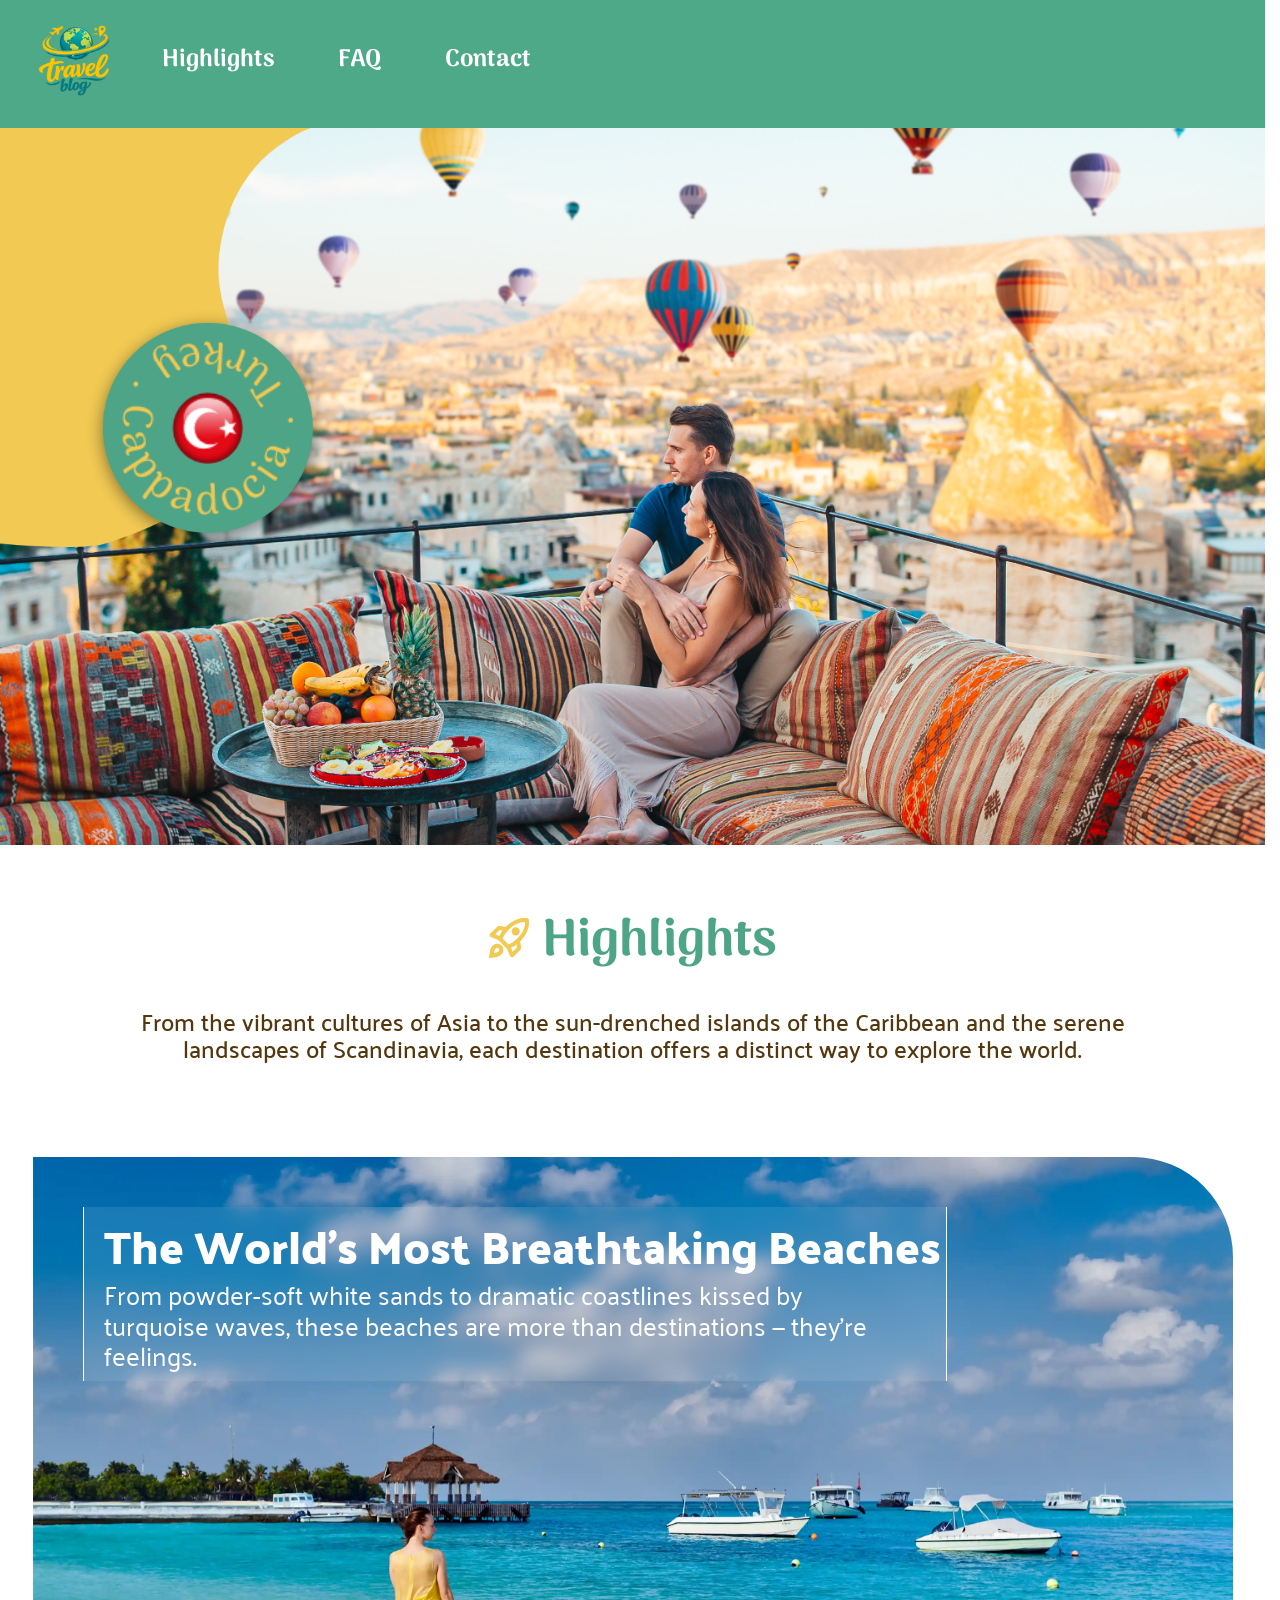
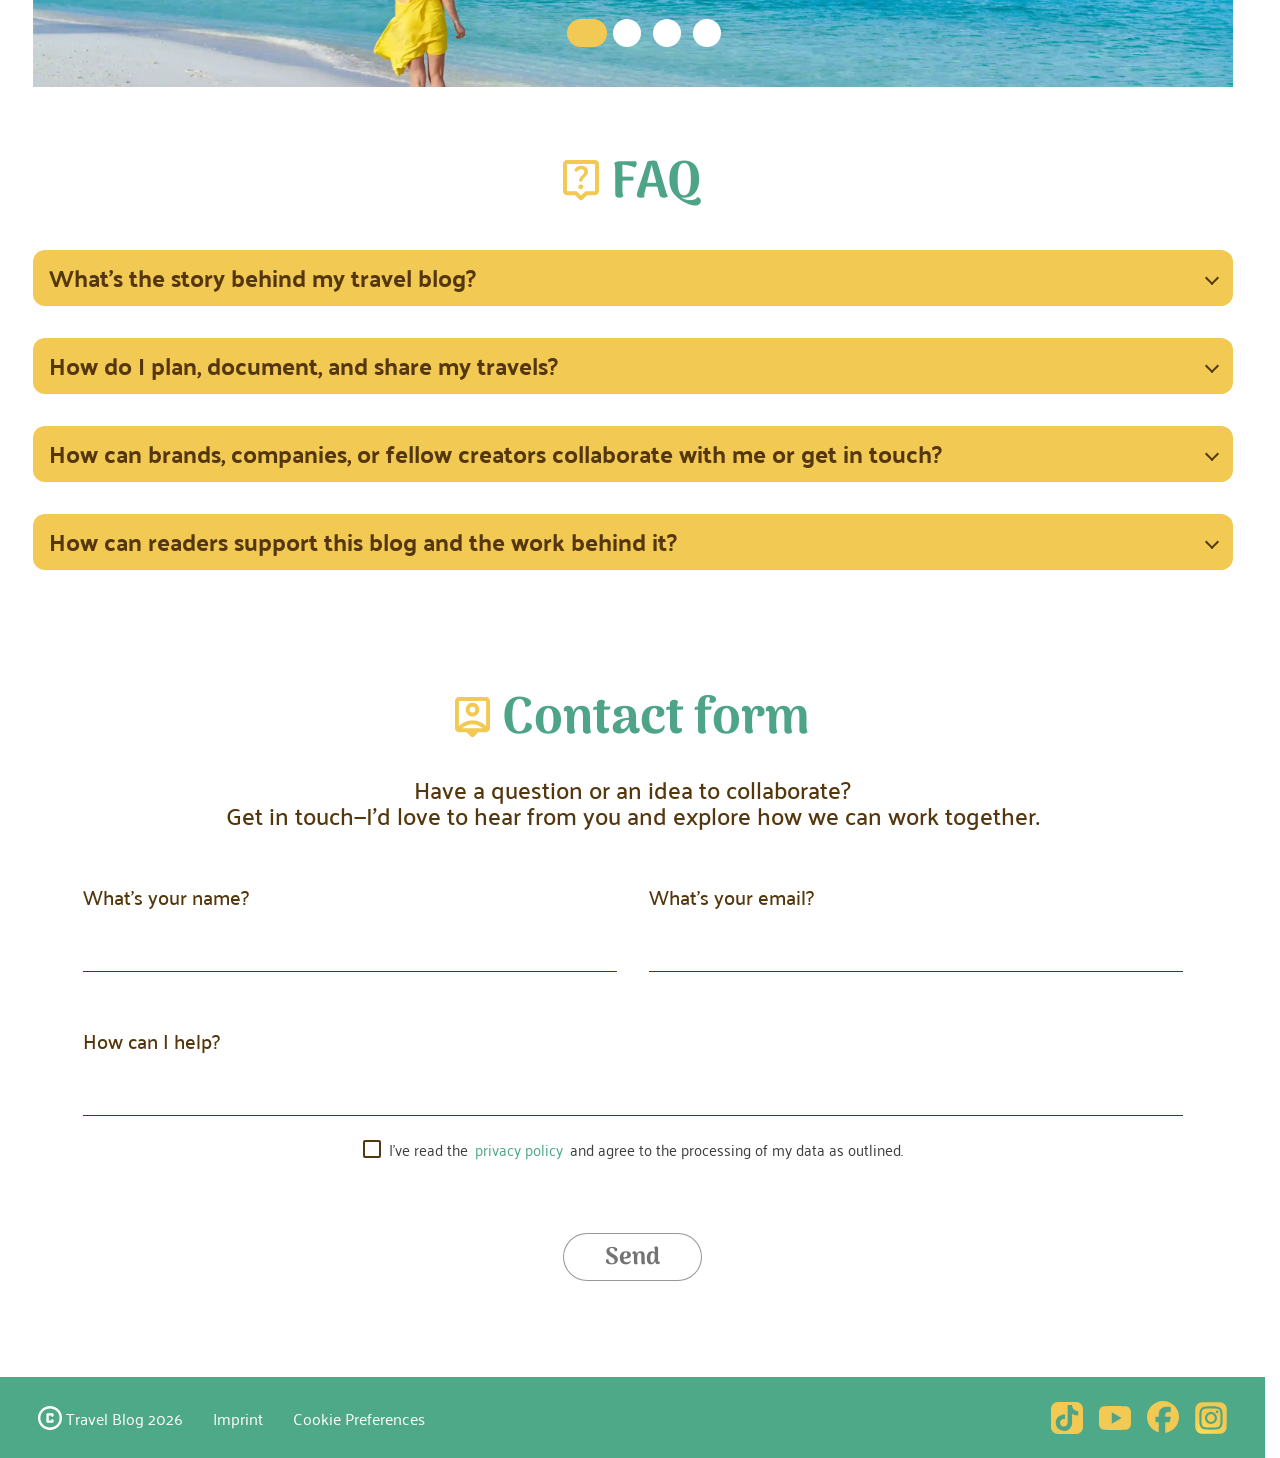
==== commit 70f32de6: "Merge branch 'main' of https://github.com/hbenli67-sudo/Project-blog" ====
--- a/index.html
+++ b/index.html
@@ -1,19 +1,18 @@
 <!DOCTYPE html>
-<html lang="de">
+<html lang="en">
 
 <head>
   <meta charset="UTF-8">
   <meta name="viewport" content="width=device-width, initial-scale=1.0">
-  <title>Travel Blog</title>
+  <title>Travel Blog | Cappadocia, Beaches and City Escapes</title>
+  <meta name="description" content="A travel blog about Cappadocia, the world's most breathtaking beaches, three days in Copenhagen and the neon nights of Pattaya.">
   <link rel="icon" type="image/x-icon" href="assets/icons/logo.ico">
 
   
-  <!-- Gemeinsame Grundlagen -->
   <link rel="stylesheet" href="style.css">
   <link rel="stylesheet" href="styles/font.css">
   <link rel="stylesheet" href="header-footer.css">
 
-  <link rel="stylesheet" href="home-hero.css">
   <link rel="stylesheet" href="home-faq-contact.css">
   <link rel="stylesheet" href="home-radiosliders.css">
 </head>
@@ -51,8 +50,6 @@
 
   <section class="hero">
 
-
-
     <div class="hero_landing__images">
       <img class="landing-yellow-graphic-1" src="./assets/graphics/landing-yellow-graphic-1.svg" alt="">
       <img src="./assets/graphics/landin-yellow-graphic-2.svg" alt="">
@@ -62,24 +59,24 @@
       <img class="hero__background" src="./assets/images/landing-header-turkey.jpg" alt="">
     </div>
 
-    <picture>
-      <source media="(max-width: 1439px)" srcset="./assets/graphics/landig-yellow-graphic-Handy-3.svg">
-      <img class="landing-yellow-graphic-3" src="./assets/graphics/landig-yellow-graphic-3.svg" alt="">
-    </picture>
-
-    <div class="hero__content">
-      <h1 class="einblend-title-hero">Cappadocia</h1>
-      <p class="erscheinen-text-hero">From sunrise balloons to <br> hidden cave dwellings,<br> every moment feels
-        unreal,<br> in the best way.</p>
-    </div>
-
-    <div class="hero__badge">
-
-      <img class="hero__badge-bg" src="./assets/graphics/ellipse-green.svg" alt="">
-      <img class="hero__badge-text" src="./assets/graphics/turkey-spinning-text.png" alt="">
-      <img class="hero__badge-flag" src="./assets/graphics/turkey-flag.png" alt="">
-    </div>
-
+    <div class="hero__graphic-group">
+      <picture>
+        <source media="(max-width: 1439px)" srcset="./assets/graphics/landig-yellow-graphic-Handy-3.svg">
+        <img class="landing-yellow-graphic-3" src="./assets/graphics/landig-yellow-graphic-3.svg" alt="">
+      </picture>
+
+      <div class="hero__content">
+        <h1 class="einblend-title-hero">Cappadocia</h1>
+        <p class="erscheinen-text-hero">From sunrise balloons to <br> hidden cave dwellings,<br> every moment feels
+          unreal,<br> in the best way.</p>
+      </div>
+
+      <div class="hero__badge">
+        <img class="hero__badge-bg" src="./assets/graphics/ellipse-green.svg" alt="">
+        <img class="hero__badge-text" src="./assets/graphics/turkey-spinning-text.png" alt="">
+        <img class="hero__badge-flag" src="./assets/graphics/turkey-flag.png" alt="">
+      </div>
+    </div>
   </section>
 
 
